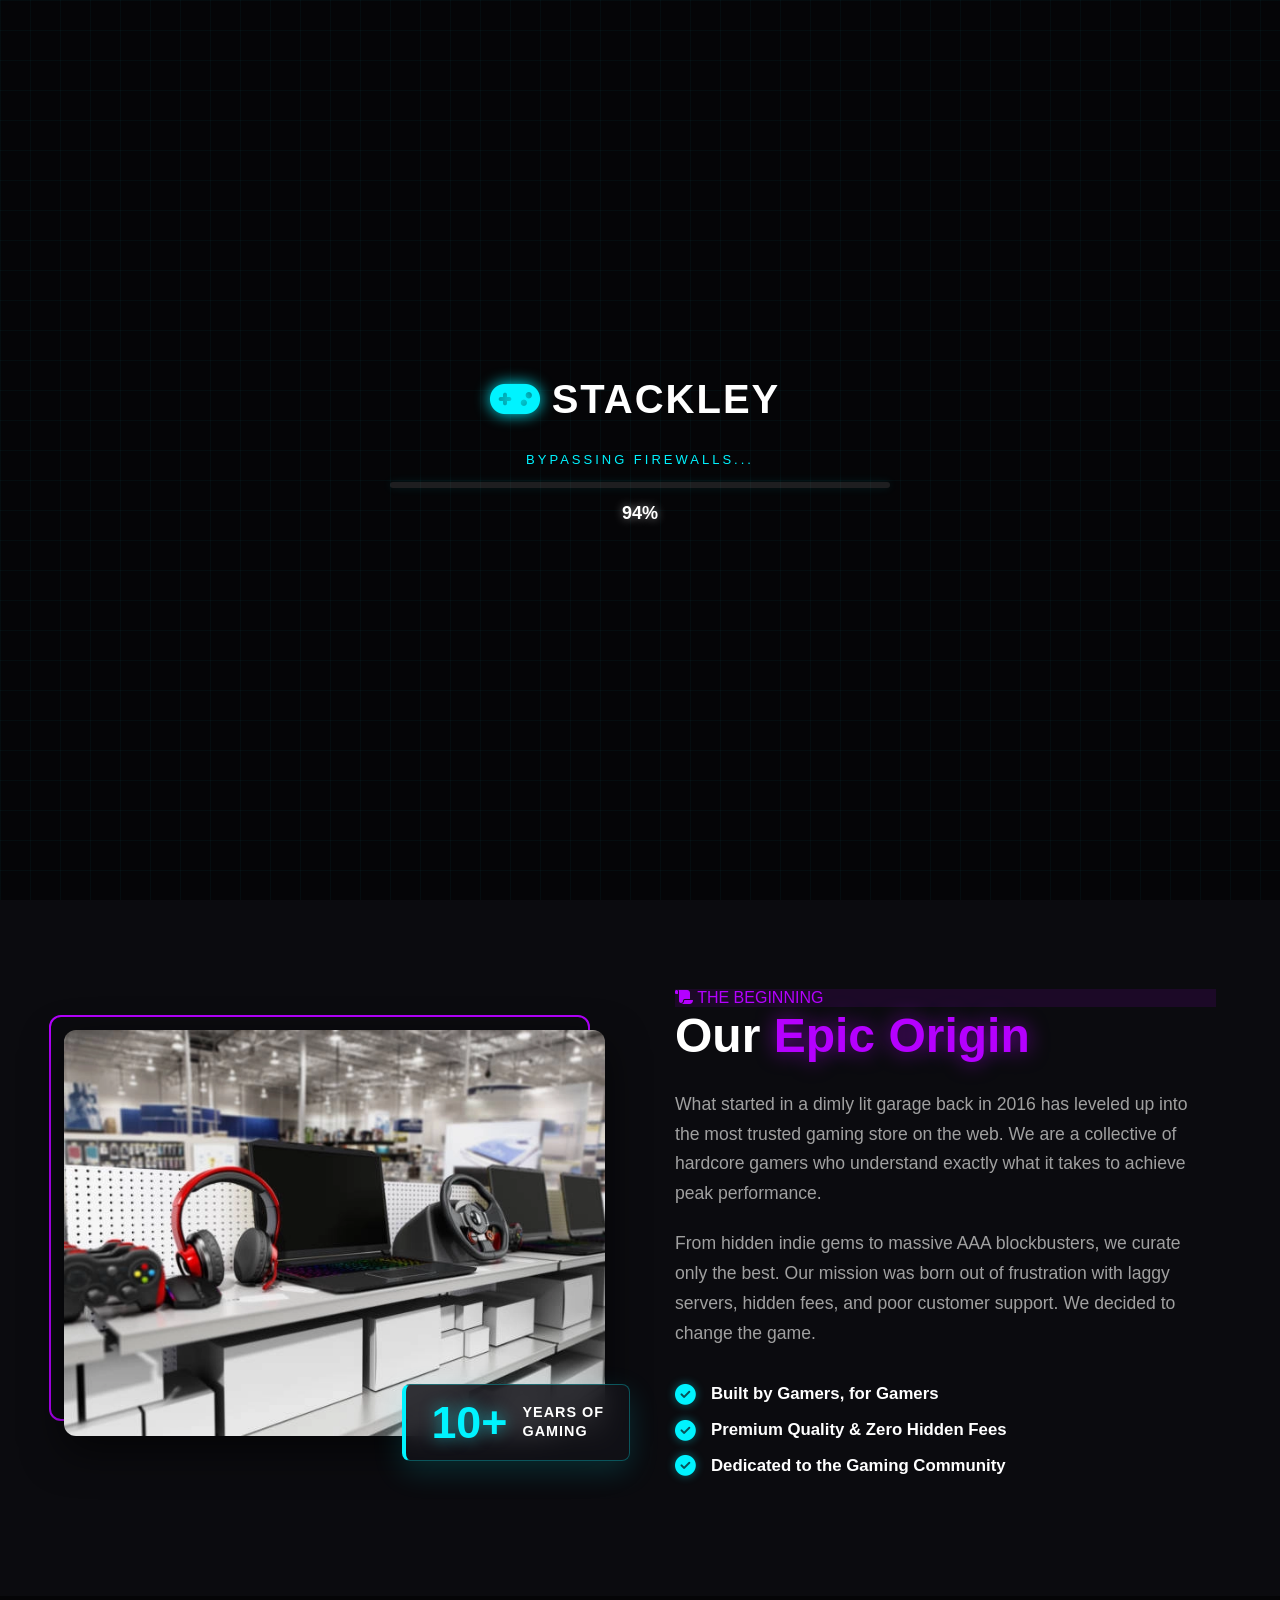
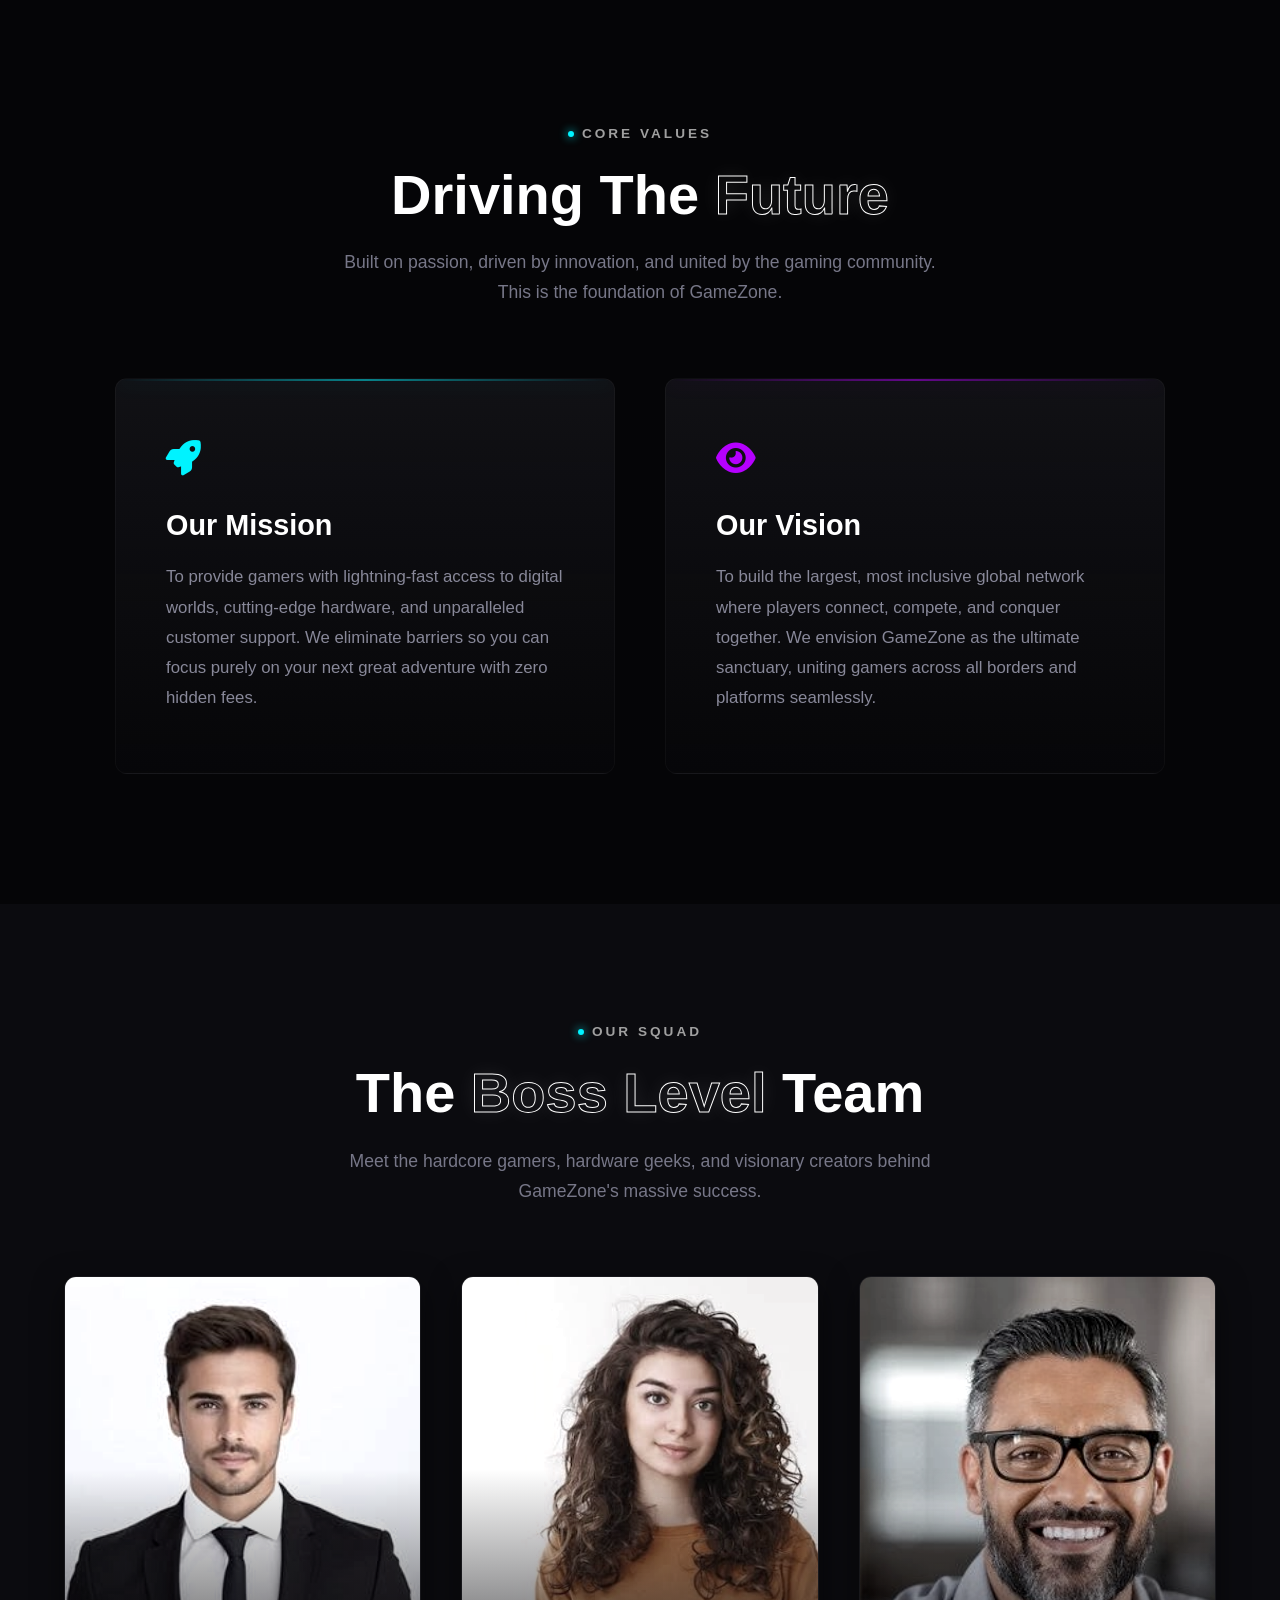
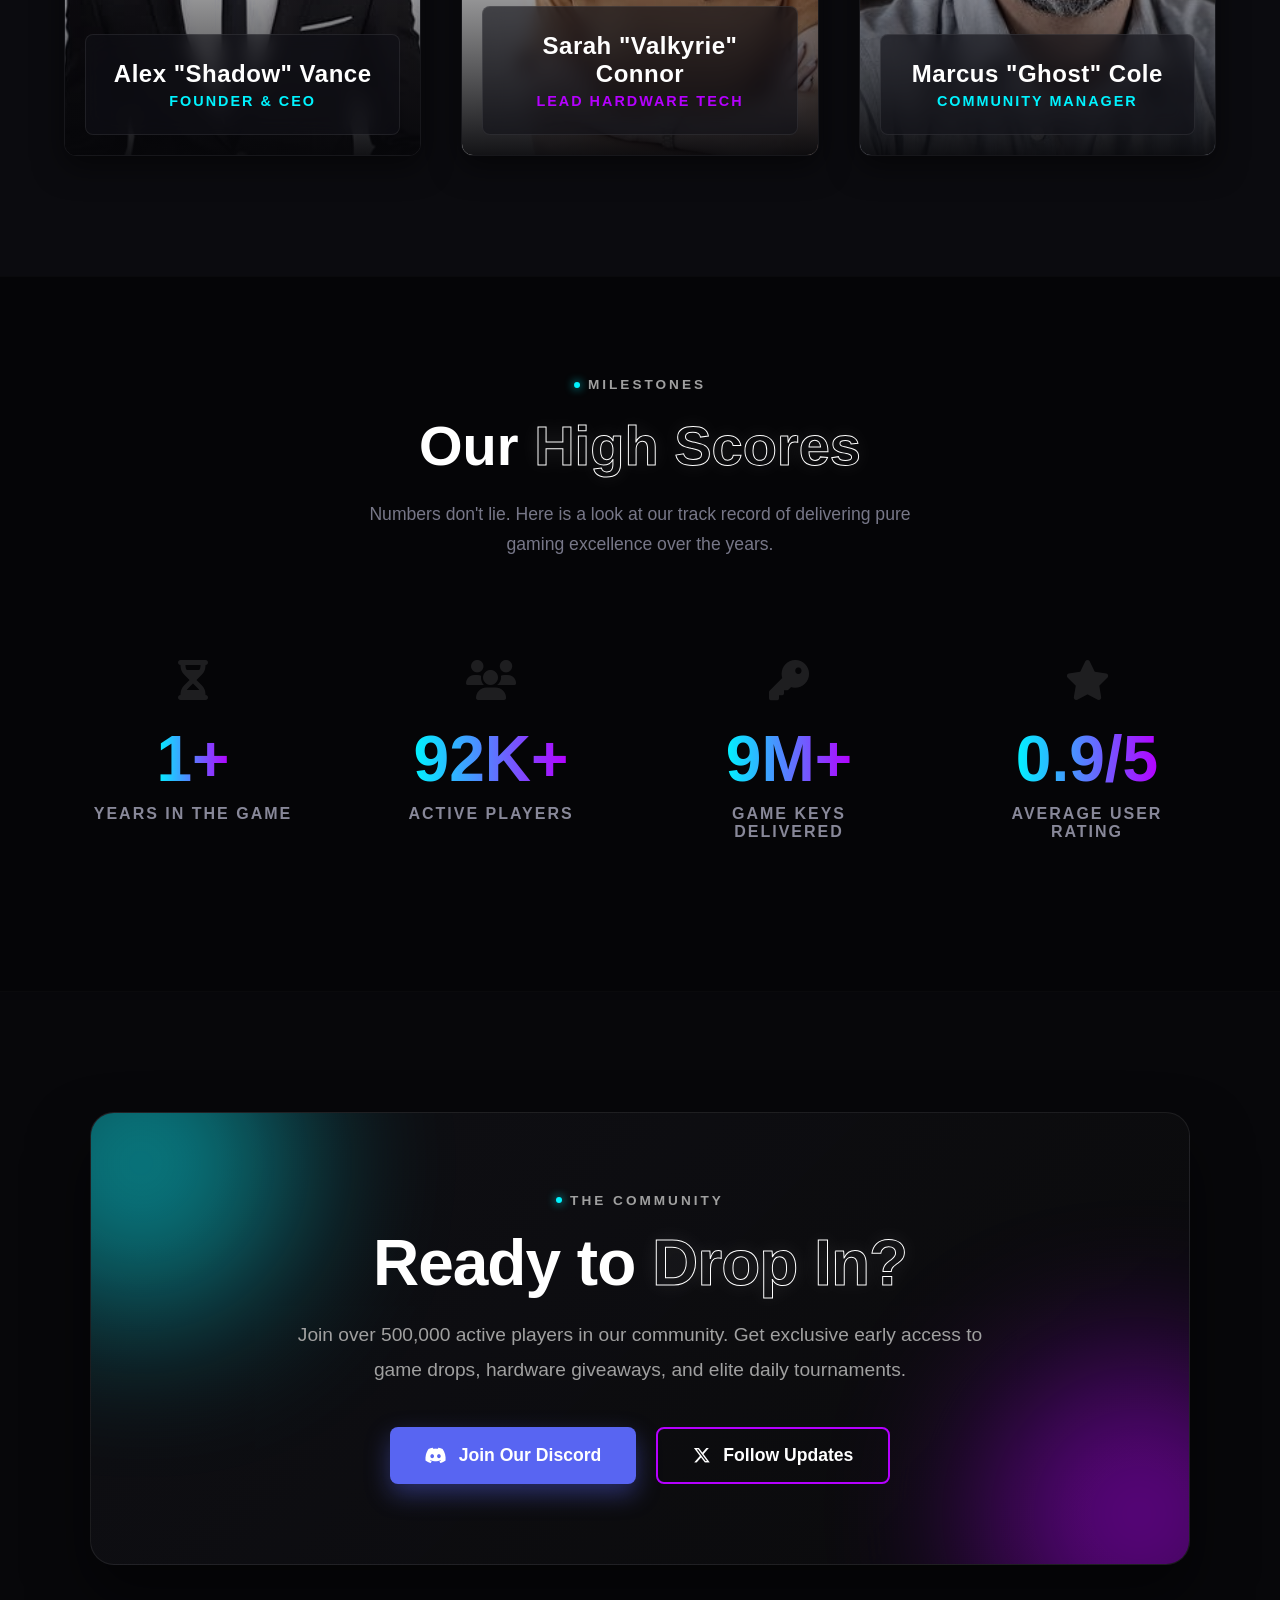
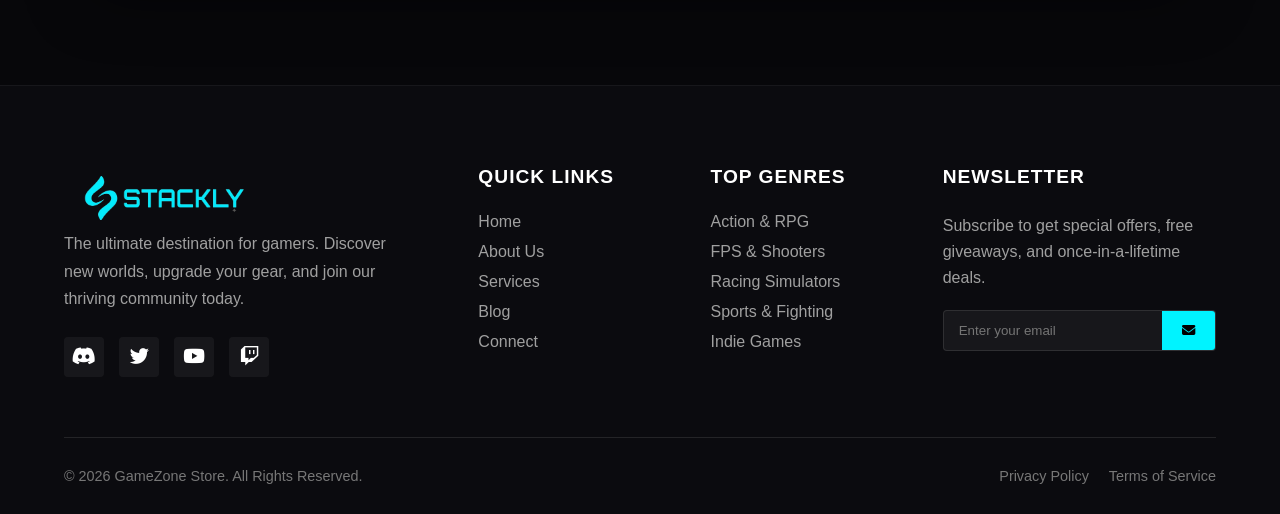
==== about.html @ 9d077d4b "Gaming Store" ====
<!DOCTYPE html>
<html lang="en">

<head>
    <meta charset="UTF-8">
    <meta name="viewport" content="width=device-width, initial-scale=1.0">
    <title>About</title>
    <link rel="stylesheet" href="https://cdnjs.cloudflare.com/ajax/libs/font-awesome/6.4.0/css/all.min.css">
    <link href="https://unpkg.com/aos@2.3.1/dist/aos.css" rel="stylesheet">
    <link rel="stylesheet" href="about.css">
    <link rel="stylesheet" href="gaming.css">
</head>

<body>

    <div id="cyber-loader" class="cyber-loader-overlay">
    <div class="cyber-grid-bg"></div>
    <div class="loader-content">
        
       
        <div class="loader-logo">
            <i class="fa-solid fa-gamepad"></i> STACKLEY<span class="neon-purple-text"></span>
        </div>
        
      
        <div class="loader-status" id="loader-status-text">INITIALIZING NEURAL LINK...</div>
        
  
        <div class="loader-bar-container">
            <div class="loader-bar-fill" id="loader-bar"></div>
        </div>
        
        
        <div class="loader-percentage" id="loader-percentage">0%</div>

    </div>
</div>


    <header id="main-header">

        <a href="index.html" class="logo-container">
            <img src="./asset/logo_aqua.webp" alt="Company Logo" class="logo-img">
        </a>

        <nav>
            <ul class="nav-links" id="nav-links">
                <li><a href="index.html" class="nav-item">Home</a></li>
                <li><a href="about.html" class="nav-item active">About</a></li>
                <li><a href="Service.html" class="nav-item">Services</a></li>
                <li><a href="blog.html" class="nav-item">Blog</a></li>
                <li><a href="contact.html" class="nav-item">Contact</a></li>
                <li><a href="login.html" class="nav-item login-btn"><i class="fa-solid fa-user"></i> Login</a></li>
            </ul>
        </nav>


        <div class="menu-toggle" id="menu-toggle">
            <i class="fa-solid fa-bars"></i>
        </div>
    </header>



    <section class="about-hero-slider" id="hero">


        <div class="slider-container">


            <div class="slide active">
                <div class="slide-bg" style="background-image: url('./asset/g15.webp');"></div>
                <div class="hero-overlay"></div>
                <div class="hero-content">
                    <div class="badge pulse-badge"><i class="fa-solid fa-gamepad"></i> WHO WE ARE</div>
                    <h1 class="hero-title">The Ultimate <br><span class="neon-text">Gaming Hub</span></h1>
                    <p class="hero-subtitle">Empowering gamers worldwide with premium gears, instant keys, and an
                        unbeatable community.</p>
                </div>
            </div>


            <div class="slide">
                <div class="slide-bg" style="background-image: url('./asset/g16.webp');"></div>
                <div class="hero-overlay"></div>
                <div class="hero-content">
                    <div class="badge pulse-badge"><i class="fa-solid fa-microchip"></i> PREMIUM GEARS</div>
                    <h1 class="hero-title">Gear Up For <br><span class="neon-purple">The Battle</span></h1>
                    <p class="hero-subtitle">Upgrade your arsenal with next-gen hardware, custom PC builds, and top-tier
                        accessories.</p>
                </div>
            </div>


            <div class="slide">
                <div class="slide-bg" style="background-image: url('./asset/g17.webp');"></div>
                <div class="hero-overlay"></div>
                <div class="hero-content">
                    <div class="badge pulse-badge"><i class="fa-solid fa-users"></i> JOIN US</div>
                    <h1 class="hero-title">Enter The <br><span class="neon-text">Community</span></h1>
                    <p class="hero-subtitle">Connect with thousands of active players, join tournaments, and rise to the
                        top of the leaderboards.</p>
                </div>
            </div>

        </div>


        <div class="slider-dots">
            <span class="dot active" onclick="changeSlide(0)"></span>
            <span class="dot" onclick="changeSlide(1)"></span>
            <span class="dot" onclick="changeSlide(2)"></span>
        </div>



    </section>



    <section class="about-story-section" id="story">
        <div class="story-container">


            <div class="story-image-wrapper" data-aos="fade-right" data-aos-duration="1000">

                <div class="glow-box"></div>
                <img src="./asset/g1.webp" alt="Gaming Setup Origin" class="story-img">


                <div class="experience-badge">
                    <span class="exp-number">10+</span>
                    <span class="exp-text">Years of<br>Gaming</span>
                </div>
            </div>


            <div class="story-content" data-aos="fade-left" data-aos-duration="1000">
                <div class="badge purple-badge"><i class="fa-solid fa-scroll"></i> THE BEGINNING</div>
                <h2 class="section-title">Our <span class="neon-purple">Epic Origin</span></h2>

                <p class="story-para">
                    What started in a dimly lit garage back in 2016 has leveled up into the most trusted gaming store on
                    the web. We are a collective of hardcore gamers who understand exactly what it takes to achieve peak
                    performance.
                </p>
                <p class="story-para">
                    From hidden indie gems to massive AAA blockbusters, we curate only the best. Our mission was born
                    out of frustration with laggy servers, hidden fees, and poor customer support. We decided to change
                    the game.
                </p>


                <div class="story-highlights">
                    <div class="highlight-item">
                        <i class="fa-solid fa-check-circle"></i> Built by Gamers, for Gamers
                    </div>
                    <div class="highlight-item">
                        <i class="fa-solid fa-check-circle"></i> Premium Quality & Zero Hidden Fees
                    </div>
                    <div class="highlight-item">
                        <i class="fa-solid fa-check-circle"></i> Dedicated to the Gaming Community
                    </div>
                </div>
            </div>

        </div>
    </section>




    <section class="premium-core-values" id="mission-vision">
        <div class="core-container">


            <div class="core-header" data-aos="fade-up" data-aos-duration="1000">
                <div class="core-badge">
                    <span class="dot"></span> Core Values
                </div>
                <h2 class="core-title">Driving The <span class="text-highlight">Future</span></h2>
                <p class="core-subtitle">Built on passion, driven by innovation, and united by the gaming community.
                    This is the foundation of GameZone.</p>
            </div>


            <div class="core-grid">


                <div class="core-card" data-aos="fade-up" data-aos-duration="1000" data-aos-delay="100">
                    <div class="card-top-line cyan-line"></div>
                    <div class="core-icon cyan-text">
                        <i class="fa-solid fa-rocket"></i>
                    </div>
                    <h3 class="core-card-title">Our Mission</h3>
                    <p class="core-card-desc">
                        To provide gamers with lightning-fast access to digital worlds, cutting-edge hardware, and
                        unparalleled customer support. We eliminate barriers so you can focus purely on your next great
                        adventure with zero hidden fees.
                    </p>
                </div>


                <div class="core-card" data-aos="fade-up" data-aos-duration="1000" data-aos-delay="300">
                    <div class="card-top-line purple-line"></div>
                    <div class="core-icon purple-text">
                        <i class="fa-solid fa-eye"></i>
                    </div>
                    <h3 class="core-card-title">Our Vision</h3>
                    <p class="core-card-desc">
                        To build the largest, most inclusive global network where players connect, compete, and conquer
                        together. We envision GameZone as the ultimate sanctuary, uniting gamers across all borders and
                        platforms seamlessly.
                    </p>
                </div>

            </div>
        </div>
    </section>




    <section class="premium-team" id="team">
        <div class="team-container">


            <div class="core-header" data-aos="fade-up" data-aos-duration="1000">
                <div class="core-badge">
                    <span class="dot cyan-dot"></span> OUR SQUAD
                </div>
                <h2 class="core-title">The <span class="text-highlight">Boss Level</span> Team</h2>
                <p class="core-subtitle">Meet the hardcore gamers, hardware geeks, and visionary creators behind
                    GameZone's massive success.</p>
            </div>


            <div class="team-grid">


                <div class="team-profile-card" data-aos="fade-up" data-aos-duration="1000" data-aos-delay="100">
                    <div class="profile-image-wrapper">
                        <img src="./asset/man1.webp" alt="Founder">

                        <div class="profile-overlay"></div>
                    </div>


                    <div class="profile-info">
                        <h3 class="profile-name">Alex "Shadow" Vance</h3>
                        <span class="profile-role cyan-text">Founder & CEO</span>


                        <div class="profile-social">
                            <a href="404.html" class="social-btn cyan-btn"><i class="fa-brands fa-instagram"></i></a>
                            <a href="404.html" class="social-btn cyan-btn"><i class="fa-brands fa-twitter"></i></a>
                            <a href="404.html" class="social-btn cyan-btn"><i class="fa-brands fa-linkedin-in"></i></a>
                        </div>
                    </div>
                </div>


                <div class="team-profile-card" data-aos="fade-up" data-aos-duration="1000" data-aos-delay="200">
                    <div class="profile-image-wrapper">
                        <img src="./asset/woman1.webp" alt="Tech Lead">
                        <div class="profile-overlay"></div>
                    </div>

                    <div class="profile-info">
                        <h3 class="profile-name">Sarah "Valkyrie" Connor</h3>
                        <span class="profile-role purple-text">Lead Hardware Tech</span>

                        <div class="profile-social">
                            <a href="404.html" class="social-btn cyan-btn"><i class="fa-brands fa-instagram"></i></a>
                            <a href="404.html" class="social-btn cyan-btn"><i class="fa-brands fa-twitter"></i></a>
                            <a href="404.html" class="social-btn cyan-btn"><i class="fa-brands fa-linkedin-in"></i></a>
                        </div>
                    </div>
                </div>


                <div class="team-profile-card" data-aos="fade-up" data-aos-duration="1000" data-aos-delay="300">
                    <div class="profile-image-wrapper">
                        <img src="./asset/man2.webp" alt="Community Manager">
                        <div class="profile-overlay"></div>
                    </div>

                    <div class="profile-info">
                        <h3 class="profile-name">Marcus "Ghost" Cole</h3>
                        <span class="profile-role cyan-text">Community Manager</span>

                        <div class="profile-social">
                            <a href="404.html" class="social-btn cyan-btn"><i class="fa-brands fa-instagram"></i></a>
                            <a href="404.html" class="social-btn cyan-btn"><i class="fa-brands fa-twitter"></i></a>
                            <a href="404.html" class="social-btn cyan-btn"><i class="fa-brands fa-linkedin-in"></i></a>
                        </div>
                    </div>
                </div>

            </div>
        </div>
    </section>




    <section class="premium-stats" id="stats">
        <div class="stats-container">


            <div class="core-header" data-aos="fade-up" data-aos-duration="1000">
                <div class="core-badge">
                    <span class="dot cyan-dot"></span> MILESTONES
                </div>
                <h2 class="core-title">Our <span class="text-highlight">High Scores</span></h2>
                <p class="core-subtitle">Numbers don't lie. Here is a look at our track record of delivering pure gaming
                    excellence over the years.</p>
            </div>


            <div class="stats-grid">


                <div class="stat-item" data-aos="zoom-in" data-aos-duration="1000" data-aos-delay="100">
                    <div class="stat-icon"><i class="fa-solid fa-hourglass-half"></i></div>
                    <h3 class="stat-number">
                        <span class="counter" data-target="10">0</span>+
                    </h3>
                    <p class="stat-label">Years in the Game</p>
                </div>


                <div class="stat-item" data-aos="zoom-in" data-aos-duration="1000" data-aos-delay="200">
                    <div class="stat-icon"><i class="fa-solid fa-users"></i></div>
                    <h3 class="stat-number">
                        <span class="counter" data-target="500">0</span>K+
                    </h3>
                    <p class="stat-label">Active Players</p>
                </div>


                <div class="stat-item" data-aos="zoom-in" data-aos-duration="1000" data-aos-delay="300">
                    <div class="stat-icon"><i class="fa-solid fa-key"></i></div>
                    <h3 class="stat-number">
                        <span class="counter" data-target="50">0</span>M+
                    </h3>
                    <p class="stat-label">Game Keys Delivered</p>
                </div>


                <div class="stat-item" data-aos="zoom-in" data-aos-duration="1000" data-aos-delay="400">
                    <div class="stat-icon"><i class="fa-solid fa-star"></i></div>
                    <h3 class="stat-number">
                        <span class="counter" data-target="4.9">0</span>/5
                    </h3>
                    <p class="stat-label">Average User Rating</p>
                </div>

            </div>
        </div>
    </section>



    <section class="premium-cta-section" id="join">
        <div class="cta-container" data-aos="zoom-in-up" data-aos-duration="1200">


            <div class="cta-glass-box">


                <div class="cta-glow cyan-glow-pos"></div>
                <div class="cta-glow purple-glow-pos"></div>


                <div class="cta-content">
                    <div class="core-badge justify-center">
                        <span class="dot purple-dot"></span> THE COMMUNITY
                    </div>

                    <h2 class="cta-title">Ready to <span class="text-highlight">Drop In?</span></h2>

                    <p class="cta-subtitle">
                        Join over 500,000 active players in our community. Get exclusive early access to game drops,
                        hardware giveaways, and elite daily tournaments.
                    </p>


                    <div class="cta-buttons">
                        <a href="404.html" class="btn-discord-glow">
                            <i class="fa-brands fa-discord"></i> Join Our Discord
                        </a>
                        <a href="404.html" class="btn-outline-purple">
                            <i class="fa-brands fa-x-twitter"></i> Follow Updates
                        </a>
                    </div>
                </div>

            </div>

        </div>
    </section>




    <footer class="main-footer">
        <div class="footer-container">


            <div class="footer-top">

                <div class="footer-col brand-col">
                    <a href="index.html" class="logo-container">
                        <img src="./asset/logo_aqua.webp" alt="Company Logo" class="logo-img">
                    </a>
                    <p>The ultimate destination for gamers. Discover new worlds, upgrade your gear, and join our
                        thriving community today.</p>
                    <div class="social-links">
                        <a href="404.html" class="social-icon"><i class="fa-brands fa-discord"></i></a>
                        <a href="404.html" class="social-icon"><i class="fa-brands fa-twitter"></i></a>
                        <a href="404.html" class="social-icon"><i class="fa-brands fa-youtube"></i></a>
                        <a href="404.html" class="social-icon"><i class="fa-brands fa-twitch"></i></a>
                    </div>
                </div>


                <div class="footer-col">
                    <h4>Quick Links</h4>
                    <ul>
                        <li><a href="index.html">Home</a></li>
                        <li><a href="about.html">About Us</a></li>
                        <li><a href="Service.html">Services</a></li>
                        <li><a href="blog.html">Blog</a></li>
                        <li><a href="contact.html">Connect</a></li>
                    </ul>
                </div>


                <div class="footer-col">
                    <h4>Top Genres</h4>
                    <ul>
                        <li><a href="404.html">Action & RPG</a></li>
                        <li><a href="404.html">FPS & Shooters</a></li>
                        <li><a href="404.html">Racing Simulators</a></li>
                        <li><a href="404.html">Sports & Fighting</a></li>
                        <li><a href="404.html">Indie Games</a></li>
                    </ul>
                </div>


                <div class="footer-col newsletter-col">
                    <h4>Newsletter</h4>
                    <p>Subscribe to get special offers, free giveaways, and once-in-a-lifetime deals.</p>
                    <form class="newsletter-form" id="newsletterForm" novalidate>
                        <input type="email" id="newsletterEmail" placeholder="Enter your email">
                        <button type="submit"><i class="fa-solid fa-envelope"></i></button>
                    </form>

                    <div id="newsletterMsg" class="form-msg"></div>
                </div>
            </div>


            <div class="footer-bottom">
                <p>&copy; 2026 GameZone Store. All Rights Reserved.</p>
                <div class="footer-legal">
                    <a href="404.html">Privacy Policy</a>
                    <a href="404.html">Terms of Service</a>
                </div>
            </div>

        </div>
    </footer>








    <script src="https://unpkg.com/aos@2.3.1/dist/aos.js"></script>
    <script src="main.js"></script>

    <script>

        document.addEventListener('DOMContentLoaded', function () {
            AOS.init({
                once: true,
                offset: 100
            });
        });
    </script>

    <script>

        let currentSlide = 0;
        const slides = document.querySelectorAll('.slide');
        const dots = document.querySelectorAll('.dot');
        let slideInterval;


        function changeSlide(index) {

            slides.forEach(slide => slide.classList.remove('active'));
            dots.forEach(dot => dot.classList.remove('active'));


            currentSlide = index;
            slides[currentSlide].classList.add('active');
            dots[currentSlide].classList.add('active');


            resetInterval();
        }


        function nextSlide() {
            let nextIndex = (currentSlide + 1) % slides.length;
            changeSlide(nextIndex);
        }


        function startInterval() {
            slideInterval = setInterval(nextSlide, 5000);
        }

        function resetInterval() {
            clearInterval(slideInterval);
            startInterval();
        }


        if (slides.length > 0) {
            startInterval();
        }




        document.addEventListener("DOMContentLoaded", () => {
            const counters = document.querySelectorAll('.counter');
            let hasCounted = false;


            const formatNumber = (num, isDecimal) => {
                return isDecimal ? num.toFixed(1) : Math.floor(num);
            };


            const runCounters = () => {
                counters.forEach(counter => {
                    const target = parseFloat(counter.getAttribute('data-target'));
                    const isDecimal = target % 1 !== 0; // Check if target has decimal
                    const duration = 2000; // Total animation time (2 seconds)
                    const increment = target / (duration / 16); // 60FPS calculation

                    let current = 0;

                    const updateCounter = () => {
                        current += increment;
                        if (current < target) {
                            counter.innerText = formatNumber(current, isDecimal);
                            requestAnimationFrame(updateCounter);
                        } else {
                            counter.innerText = formatNumber(target, isDecimal);
                        }
                    };

                    updateCounter();
                });
            };


            const statsSection = document.getElementById('stats');
            if (statsSection) {
                const observer = new IntersectionObserver((entries) => {
                    if (entries[0].isIntersecting && !hasCounted) {
                        runCounters();
                        hasCounted = true; // Ensures it only runs once
                    }
                }, { threshold: 0.5 }); // Triggers when 50% of the section is visible

                observer.observe(statsSection);
            }
        });
    </script>
</body>

</html>
---- about.css ----
.about-hero-slider {
    position: relative;
    height: 85vh;  
    overflow: hidden;
    background-color: #07070a;
}

.slider-container {
    width: 100%;
    height: 100%;
    position: relative;
}

 
.slide {
    position: absolute;
    top: 0;
    left: 0;
    width: 100%;
    height: 100%;
    opacity: 0;
    visibility: hidden;
    transition: opacity 1s ease-in-out, visibility 1s ease-in-out;
    display: flex;
    align-items: center;
    justify-content: center;
    text-align: center;
    padding: 0 5%;
}

.slide.active {
    opacity: 1;
    visibility: visible;
    z-index: 2;
}

 
.slide-bg {
    position: absolute;
    top: 0;
    left: 0;
    width: 100%;
    height: 100%;
    background-size: cover;
    background-position: center;
    z-index: 1;
    transform: scale(1.1);  
    transition: transform 6s ease-out;
}

.slide.active .slide-bg {
    transform: scale(1);  
}

 
.hero-overlay {
    position: absolute;
    top: 0;
    left: 0;
    width: 100%;
    height: 100%;
    background: linear-gradient(to bottom, rgba(7, 7, 10, 0.5) 0%, rgba(7, 7, 10, 0.95) 100%);
    z-index: 2;
}

 
.hero-content {
    position: relative;
    z-index: 3;
    max-width: 800px;
}

 
.slide.active .hero-content {
    animation: contentSlideUp 1s cubic-bezier(0.4, 0, 0.2, 1) forwards;
}

@keyframes contentSlideUp {
    0% { opacity: 0; transform: translateY(40px); }
    100% { opacity: 1; transform: translateY(0); }
}

 
.hero-content .badge {
    display: inline-flex;
    align-items: center;
    gap: 10px;
    background: rgba(0, 243, 255, 0.1);
    color: #00f3ff;
    padding: 8px 18px;
    border-radius: 4px;
    border: 1px solid rgba(0, 243, 255, 0.4);
    font-weight: 800;
    margin-bottom: 25px;
    letter-spacing: 2px;
}

.pulse-badge {
    animation: badgePulse 2s infinite;
}

.hero-title {
    font-size: 4.5rem;
    font-weight: 900;
    color: #ffffff;
    line-height: 1.1;
    margin-bottom: 20px;
    text-transform: uppercase;
}

.neon-text {
    color: #00f3ff;
    text-shadow: 0 0 20px rgba(0, 243, 255, 0.6);
}

.neon-purple {
    color: #b500ff;
    text-shadow: 0 0 20px rgba(181, 0, 255, 0.6);
}

.hero-subtitle {
    font-size: 1.25rem;
    color: #a0a0a0;
    line-height: 1.6;
    margin-bottom: 40px;
}

 
.slider-dots {
    position: absolute;
    bottom: 80px;
    left: 50%;
    transform: translateX(-50%);
    z-index: 5;
    display: flex;
    gap: 12px;
}

.dot {
    width: 12px;
    height: 12px;
    border-radius: 50%;
    background-color: rgba(255, 255, 255, 0.3);
    cursor: pointer;
    transition: all 0.3s ease;
    border: 2px solid transparent;
}

.dot:hover {
    background-color: rgba(255, 255, 255, 0.6);
}

.dot.active {
    background-color: #00f3ff;
    box-shadow: 0 0 10px #00f3ff;
    transform: scale(1.3);
}

 
.scroll-indicator {
    position: absolute;
    bottom: 20px;
    left: 50%;
    transform: translateX(-50%);
    z-index: 5;
    color: #00f3ff;
    font-size: 1.8rem;
    opacity: 0.8;
}

.bounce-icon {
    animation: bounceAnim 2s infinite;
}

 
@keyframes badgePulse {
    0% { box-shadow: 0 0 0 0 rgba(0, 243, 255, 0.4); }
    70% { box-shadow: 0 0 0 12px rgba(0, 243, 255, 0); }
    100% { box-shadow: 0 0 0 0 rgba(0, 243, 255, 0); }
}
@keyframes bounceAnim {
    0%, 20%, 50%, 80%, 100% { transform: translateY(0); }
    40% { transform: translateY(-10px); }
    60% { transform: translateY(-5px); }
}

 
@media (max-width: 991px) {
    .hero-title { font-size: 3.5rem; }
}

@media (max-width: 768px) {
    .about-hero-slider { height: 75vh; }
    .hero-title { font-size: 2.8rem; }
    .hero-subtitle { font-size: 1.1rem; }
}

@media (max-width: 576px) {
    .hero-title { font-size: 2.2rem; }
    .hero-subtitle { font-size: 0.95rem; }
    .hero-content .badge { font-size: 0.8rem; padding: 6px 14px; }
    .slider-dots { bottom: 60px; }
}



 

.about-story-section {
    background-color: #0b0b0f;  
    padding: 120px 5%;
    overflow: hidden;  
}

.story-container {
    display: flex;
    align-items: center;
    gap: 70px;
    max-width: 1200px;
    margin: 0 auto;
}

 
.story-image-wrapper {
    flex: 1;
    position: relative;
    border-radius: 12px;
    z-index: 1;
}

 
.glow-box {
    position: absolute;
    top: -15px;
    left: -15px;
    width: 100%;
    height: 100%;
    border: 2px solid #b500ff;
    border-radius: 12px;
    z-index: -1;
    transition: all 0.4s ease;
}

.story-image-wrapper:hover .glow-box {
    transform: translate(15px, 15px);
    box-shadow: 0 0 25px rgba(181, 0, 255, 0.4);
}

.story-img {
    width: 100%;
    height: auto;
    border-radius: 12px;
    display: block;
    box-shadow: 0 15px 40px rgba(0, 0, 0, 0.6);
    position: relative;
    z-index: 2;
    transition: transform 0.5s ease;
}

.story-image-wrapper:hover .story-img {
    transform: scale(1.03);
}

 
.experience-badge {
    position: absolute;
    bottom: -25px;
    right: -25px;
    background: rgba(18, 18, 24, 0.85);
    backdrop-filter: blur(12px);
    -webkit-backdrop-filter: blur(12px);
    border: 1px solid rgba(0, 243, 255, 0.3);
    border-left: 4px solid #00f3ff;
    padding: 15px 25px;
    border-radius: 8px;
    display: flex;
    align-items: center;
    gap: 15px;
    z-index: 3;
    box-shadow: 0 10px 30px rgba(0, 243, 255, 0.15);
    animation: floatBadge 4s ease-in-out infinite;
}

.exp-number {
    font-size: 2.8rem;
    font-weight: 900;
    color: #00f3ff;
    text-shadow: 0 0 15px rgba(0, 243, 255, 0.5);
    line-height: 1;
}

.exp-text {
    color: #ffffff;
    font-weight: 700;
    text-transform: uppercase;
    font-size: 0.9rem;
    line-height: 1.3;
    letter-spacing: 1px;
}

 
@keyframes floatBadge {
    0%, 100% { transform: translateY(0); }
    50% { transform: translateY(-12px); }
}

 
.story-content {
    flex: 1;
}

.purple-badge {
    background: rgba(181, 0, 255, 0.1) !important;
    color: #b500ff !important;
    border-color: rgba(181, 0, 255, 0.4) !important;
}

.section-title {
    font-size: 3rem;
    font-weight: 800;
    color: #ffffff;
    margin-bottom: 25px;
    line-height: 1.2;
}

.story-para {
    color: #a0a0a0;
    font-size: 1.1rem;
    line-height: 1.7;
    margin-bottom: 20px;
}

 
.story-highlights {
    display: flex;
    flex-direction: column;
    gap: 15px;
    margin-top: 35px;
}

.highlight-item {
    display: flex;
    align-items: center;
    gap: 15px;
    color: #ffffff;
    font-weight: 600;
    font-size: 1.05rem;
    transition: transform 0.3s ease;
}

.highlight-item:hover {
    transform: translateX(10px);
}

.highlight-item i {
    color: #00f3ff;
    font-size: 1.3rem;
    text-shadow: 0 0 10px rgba(0, 243, 255, 0.4);
}

 

@media (max-width: 991px) {
    .story-container {
        flex-direction: column;  
        gap: 80px;
    }
    
    .story-image-wrapper {
        width: 90%;
        margin: 0 auto;
    }
    
    .experience-badge {
        bottom: -20px;
        right: 10px;  
    }
}

@media (max-width: 576px) {
    .about-story-section { padding: 80px 5%; }
    .section-title { font-size: 2.4rem; }
    .story-para { font-size: 1rem; }
    
    .experience-badge {
        padding: 10px 15px;
    }
    .exp-number { font-size: 2.2rem; }
}




 

.premium-core-values {
    background-color: #050507;  
    padding: 130px 5%;
}

.core-container {
    max-width: 1050px;  
    margin: 0 auto;
}

 
.core-header {
    text-align: center;
    margin-bottom: 70px;
    display: flex;
    flex-direction: column;
    align-items: center;
}

.core-badge {
    color: #a0a0a0;
    font-size: 0.85rem;
    font-weight: 700;
    text-transform: uppercase;
    letter-spacing: 3px;
    margin-bottom: 20px;
    display: flex;
    align-items: center;
    gap: 8px;
}

.core-badge .dot {
    width: 6px;
    height: 6px;
    background-color: #00f3ff;
    border-radius: 50%;
    box-shadow: 0 0 10px #00f3ff;
}

.core-title {
    font-size: 3.5rem;
    font-weight: 800;
    color: #ffffff;
    margin-bottom: 20px;
    line-height: 1.2;
}

.text-highlight {
    color: transparent;
    -webkit-text-stroke: 1px #ffffff;  
    text-shadow: 0 0 20px rgba(255, 255, 255, 0.1);
}

.core-subtitle {
    color: #777788;
    font-size: 1.1rem;
    line-height: 1.7;
    max-width: 600px;
}

 
.core-grid {
    display: grid;
    grid-template-columns: 1fr 1fr;
    gap: 50px;  
}

.core-card {
    background: linear-gradient(180deg, rgba(20, 20, 25, 0.8) 0%, rgba(10, 10, 12, 0.4) 100%);
    border: 1px solid rgba(255, 255, 255, 0.03);
    border-radius: 12px;
    padding: 60px 50px;  
    position: relative;
    overflow: hidden;
    transition: all 0.5s cubic-bezier(0.4, 0, 0.2, 1);
}

 
.card-top-line {
    position: absolute;
    top: 0;
    left: 0;
    width: 100%;
    height: 2px;
    opacity: 0.5;
    transition: opacity 0.5s ease;
}

.cyan-line {
    background: linear-gradient(90deg, transparent, #00f3ff, transparent);
    box-shadow: 0 2px 20px rgba(0, 243, 255, 0.4);
}

.purple-line {
    background: linear-gradient(90deg, transparent, #b500ff, transparent);
    box-shadow: 0 2px 20px rgba(181, 0, 255, 0.4);
}

 
.core-card:hover {
    transform: translateY(-8px);
    background: linear-gradient(180deg, rgba(25, 25, 30, 0.9) 0%, rgba(10, 10, 12, 0.4) 100%);
    border-color: rgba(255, 255, 255, 0.08);
}

.core-card:hover .card-top-line {
    opacity: 1;  
}

 
.core-icon {
    font-size: 2.2rem;
    margin-bottom: 30px;
    transition: transform 0.4s ease;
}

.cyan-text { color: #00f3ff; }
.purple-text { color: #b500ff; }

.core-card:hover .core-icon {
    transform: scale(1.1);
}

.core-card-title {
    font-size: 1.8rem;
    color: #ffffff;
    font-weight: 700;
    margin-bottom: 20px;
}

.core-card-desc {
    color: #888899;
    font-size: 1.05rem;
    line-height: 1.8;
}

 
@media (max-width: 991px) {
    .core-grid {
        grid-template-columns: 1fr;  
        gap: 40px;
    }
    .core-title {
        font-size: 2.8rem;
    }
}

@media (max-width: 576px) {
    .premium-core-values {
        padding: 100px 5%;
    }
    .core-card {
        padding: 40px 30px;  
    }
    .core-title {
        font-size: 2.2rem;
    }
}




 

.premium-team {
    background-color: #0b0b0f;  
    padding: 120px 5%;
}

.team-container {
    max-width: 1200px;
    margin: 0 auto;
}

.cyan-dot {
    background-color: #00f3ff !important;
    box-shadow: 0 0 10px #00f3ff !important;
}

 
.team-grid {
    display: grid;
    grid-template-columns: repeat(auto-fit, minmax(320px, 1fr));
    gap: 40px;
    margin-top: 50px;
}

 
.team-profile-card {
    position: relative;
    border-radius: 12px;
    overflow: hidden;
    height: 480px;  
    box-shadow: 0 10px 30px rgba(0, 0, 0, 0.5);
    border: 1px solid rgba(255, 255, 255, 0.05);
}

.profile-image-wrapper {
    position: absolute;
    top: 0;
    left: 0;
    width: 100%;
    height: 100%;
    z-index: 1;
}

.profile-image-wrapper img {
    width: 100%;
    height: 100%;
    object-fit: cover;
    filter: grayscale(40%) contrast(1.1);  
    transition: all 0.6s cubic-bezier(0.4, 0, 0.2, 1);
}

.team-profile-card:hover .profile-image-wrapper img {
    filter: grayscale(0%) contrast(1);  
    transform: scale(1.08);  
}

 
.profile-overlay {
    position: absolute;
    bottom: 0;
    left: 0;
    width: 100%;
    height: 60%;
    background: linear-gradient(to top, rgba(7, 7, 10, 0.95) 0%, rgba(7, 7, 10, 0) 100%);
    z-index: 2;
}

 
.profile-info {
    position: absolute;
    bottom: 20px;
    left: 20px;
    right: 20px;
    background: rgba(18, 18, 24, 0.6);
    backdrop-filter: blur(10px);
    -webkit-backdrop-filter: blur(10px);
    border: 1px solid rgba(255, 255, 255, 0.08);
    border-radius: 8px;
    padding: 25px 20px;
    text-align: center;
    z-index: 3;
    transition: transform 0.4s ease, background 0.4s ease;
}

.team-profile-card:hover .profile-info {
    background: rgba(18, 18, 24, 0.85);  
    border-color: rgba(255, 255, 255, 0.15);
}

.profile-name {
    font-size: 1.5rem;
    font-weight: 800;
    color: #ffffff;
    margin-bottom: 5px;
    letter-spacing: 0.5px;
}

.profile-role {
    font-size: 0.9rem;
    font-weight: 700;
    text-transform: uppercase;
    letter-spacing: 2px;
    display: block;
    margin-bottom: 0;
    transition: margin-bottom 0.4s ease;
}

 
.profile-social {
    display: flex;
    justify-content: center;
    gap: 15px;
    height: 0;  
    opacity: 0;
    transform: translateY(15px);
    overflow: hidden;
    transition: all 0.4s cubic-bezier(0.4, 0, 0.2, 1);
}

.team-profile-card:hover .profile-social {
    height: 40px;  
    opacity: 1;
    transform: translateY(0);
    margin-top: 20px;  
}

 
.social-btn {
    width: 40px;
    height: 40px;
    display: flex;
    align-items: center;
    justify-content: center;
    border-radius: 50%;
    color: #ffffff;
    font-size: 1.1rem;
    text-decoration: none;
    background: rgba(255, 255, 255, 0.05);
    transition: all 0.3s ease;
}

.cyan-btn:hover { background: #00f3ff; color: #000; box-shadow: 0 0 15px rgba(0, 243, 255, 0.5); transform: translateY(-3px); }
.purple-btn:hover { background: #b500ff; color: #fff; box-shadow: 0 0 15px rgba(181, 0, 255, 0.5); transform: translateY(-3px); }

 
@media (max-width: 991px) {
    .team-grid {
        grid-template-columns: repeat(auto-fit, minmax(280px, 1fr));
    }
}

@media (max-width: 576px) {
    .team-profile-card {
        height: 420px;  
    }
    .profile-name {
        font-size: 1.3rem;
    }
    .profile-info {
        padding: 20px 15px;
    }
}



 

.premium-stats {
    background-color: #050507;  
    padding: 100px 5% 120px;
    border-top: 1px solid rgba(255, 255, 255, 0.02);
    border-bottom: 1px solid rgba(255, 255, 255, 0.02);
}

.stats-container {
    max-width: 1200px;
    margin: 0 auto;
}

 
.stats-grid {
    display: grid;
    grid-template-columns: repeat(auto-fit, minmax(220px, 1fr));
    gap: 40px;
    margin-top: 60px;
    text-align: center;
}

 
.stat-item {
    padding: 30px 20px;
    background: transparent;
    transition: transform 0.4s ease;
}

.stat-item:hover {
    transform: translateY(-10px);
}

.stat-icon {
    font-size: 2.5rem;
    color: rgba(255, 255, 255, 0.1);
    margin-bottom: 20px;
    transition: color 0.4s ease, text-shadow 0.4s ease;
}

.stat-item:hover .stat-icon {
    color: #00f3ff;
    text-shadow: 0 0 20px rgba(0, 243, 255, 0.5);
}

 
.stat-number {
    font-size: 4rem;
    font-weight: 900;
    margin-bottom: 10px;
    background: linear-gradient(90deg, #00f3ff, #b500ff);
    -webkit-background-clip: text;
    -webkit-text-fill-color: transparent;
    display: inline-block;
    line-height: 1.1;
}

.stat-label {
    color: #888899;
    font-size: 1rem;
    font-weight: 700;
    text-transform: uppercase;
    letter-spacing: 2px;
}

 
@media (max-width: 991px) {
    .stats-grid {
        grid-template-columns: repeat(2, 1fr);  
    }
}

@media (max-width: 576px) {
    .stats-grid {
        grid-template-columns: 1fr;  
        gap: 30px;
    }
    .stat-number {
        font-size: 3.2rem;
    }
}



 

.premium-cta-section {
    background-color: #07070a;
    padding: 120px 5%;
}

.cta-container {
    max-width: 1100px;
    margin: 0 auto;
}

 
.cta-glass-box {
    position: relative;
    background: linear-gradient(135deg, rgba(20, 20, 25, 0.7) 0%, rgba(10, 10, 12, 0.9) 100%);
    border: 1px solid rgba(255, 255, 255, 0.08);
    border-radius: 24px;
    padding: 80px 40px;
    text-align: center;
    overflow: hidden;
    box-shadow: 0 30px 60px rgba(0, 0, 0, 0.5);
}

 
.cta-glow {
    position: absolute;
    width: 300px;
    height: 300px;
    border-radius: 50%;
    filter: blur(80px);
    z-index: 1;
    opacity: 0.5;
    animation: driftGlow 8s infinite alternate ease-in-out;
}

.cyan-glow-pos {
    background: #00f3ff;
    top: -100px;
    left: -100px;
}

.purple-glow-pos {
    background: #b500ff;
    bottom: -100px;
    right: -100px;
    animation-delay: -4s;  
}

@keyframes driftGlow {
    0% { transform: translate(0, 0) scale(1); }
    100% { transform: translate(50px, 50px) scale(1.2); }
}

 
.cta-content {
    position: relative;
    z-index: 2;  
}

.justify-center {
    justify-content: center;
}

.cta-title {
    font-size: 4rem;
    font-weight: 900;
    color: #ffffff;
    margin-bottom: 20px;
    line-height: 1.1;
    letter-spacing: -1px;
}

.cta-subtitle {
    color: #a0a0a0;
    font-size: 1.2rem;
    line-height: 1.8;
    max-width: 700px;
    margin: 0 auto 40px auto;
}

 
.cta-buttons {
    display: flex;
    justify-content: center;
    gap: 20px;
}

 
.btn-discord-glow {
    background: #5865F2;  
    color: #ffffff;
    padding: 16px 35px;
    font-size: 1.1rem;
    font-weight: 800;
    text-decoration: none;
    border-radius: 8px;
    display: inline-flex;
    align-items: center;
    gap: 12px;
    transition: all 0.3s ease;
    box-shadow: 0 10px 25px rgba(88, 101, 242, 0.4);
}

.btn-discord-glow:hover {
    background: #4752C4;
    transform: translateY(-5px);
    box-shadow: 0 15px 35px rgba(88, 101, 242, 0.6);
}

 
.btn-outline-purple {
    background: transparent;
    color: #ffffff;
    border: 2px solid #b500ff;
    padding: 16px 35px;
    font-size: 1.1rem;
    font-weight: 800;
    text-decoration: none;
    border-radius: 8px;
    display: inline-flex;
    align-items: center;
    gap: 12px;
    transition: all 0.3s ease;
}

.btn-outline-purple:hover {
    background: rgba(181, 0, 255, 0.1);
    color: #ffffff;
    transform: translateY(-5px);
    box-shadow: 0 10px 25px rgba(181, 0, 255, 0.2);
}

 
@media (max-width: 991px) {
    .cta-title { font-size: 3.2rem; }
    .cta-glass-box { padding: 60px 30px; }
}

@media (max-width: 576px) {
    .cta-title { font-size: 2.5rem; }
    .cta-subtitle { font-size: 1rem; }
    
    .cta-buttons {
        flex-direction: column;  
        gap: 15px;
    }
    
    .btn-discord-glow, .btn-outline-purple {
        width: 100%;
        justify-content: center;
    }
    
    .cta-glass-box { padding: 50px 20px; }
}
---- gaming.css ----
* {
     margin: 0;
     padding: 0;
     box-sizing: border-box;
     font-family: 'Segoe UI', Tahoma, Geneva, Verdana, sans-serif;
 }

 body {
     background-color: #0f0f11;
 }


 header {
     position: sticky;
     top: 0;
     z-index: 1000;
     background-color: #1a1a2e;
     padding: 20px 50px;
     display: flex;
     justify-content: space-between;
     align-items: center;
     box-shadow: 0 4px 10px rgba(0, 0, 0, 0.5);
     transition: padding 0.3s ease, background-color 0.3s ease;
 }


 header.scrolled {
     padding: 10px 50px;
     background-color: rgba(26, 26, 46, 0.95);
 }

 .logo-container {
     display: flex;
     align-items: center;
     justify-content: flex-start;
     padding: 10px 20px;
 }


 .logo-img {
     width: 160px;
     transition: transform 0.3s ease;
 }


 .logo-img:hover {
     transform: scale(1.05);
     cursor: pointer;
 }


 .nav-links {
     display: flex;
     list-style: none;
     gap: 30px;
 }

 .nav-links li a {
     text-decoration: none;
     color: #b3b3b3;
     font-size: 16px;
     font-weight: 600;
     transition: color 0.3s ease;
     text-transform: uppercase;
 }

 .nav-links li a:hover {
     color: #00f3ff;
 }


 .nav-links li a.active {
     color: #00f3ff;
     border-bottom: 2px solid #00f3ff;
     padding-bottom: 5px;
 }

 .login-btn i {
     margin-right: 5px;
 }


 .menu-toggle {
     display: none;
     font-size: 28px;
     color: #00f3ff;
     cursor: pointer;
 }


 @media (max-width: 768px) {
     header {
         padding: 15px 20px;
     }

     header.scrolled {
         padding: 10px 20px;
     }

     .menu-toggle {
         display: block;
     }

     .nav-links {
         position: absolute;
         top: 100%;
         left: -100%;
         width: 100%;
         background-color: #1a1a2e;
         flex-direction: column;
         align-items: center;
         padding: 30px 0;
         gap: 25px;
         transition: left 0.4s ease;
         box-shadow: 0 10px 10px rgba(0, 0, 0, 0.5);
     }

     .nav-links.mobile-active {
         left: 0;
     }
 }





 .contact-section {
     background-color: #07070a;
     padding: 100px 5%;
     position: relative;
 }

 .contact-container {
     max-width: 1200px;
     margin: 0 auto;
 }

 .contact-wrapper {
     display: grid;
     grid-template-columns: 1fr 1.5fr;
     gap: 50px;
     margin-top: 50px;
 }


 .contact-info {
     display: flex;
     flex-direction: column;
     gap: 30px;
 }

 .info-box {
     display: flex;
     align-items: flex-start;
     gap: 20px;
     padding: 25px;
     background: rgba(255, 255, 255, 0.02);
     border: 1px solid rgba(255, 255, 255, 0.05);
     border-radius: 8px;
     transition: all 0.3s ease;
 }

 .info-box:hover {
     background: rgba(0, 243, 255, 0.05);
     border-color: rgba(0, 243, 255, 0.3);
     transform: translateX(10px);
 }

 .info-icon {
     font-size: 1.8rem;
     color: #00f3ff;
     background: rgba(0, 243, 255, 0.1);
     width: 50px;
     height: 50px;
     display: flex;
     align-items: center;
     justify-content: center;
     border-radius: 50%;
     flex-shrink: 0;
 }

 .info-text h4 {
     font-size: 1.2rem;
     color: #ffffff;
     margin-bottom: 8px;
 }

 .info-text p {
     color: #a0a0a0;
     line-height: 1.5;
     font-size: 0.95rem;
 }


 .contact-form-container {
     background: rgba(18, 18, 24, 0.6);
     backdrop-filter: blur(15px);
     -webkit-backdrop-filter: blur(15px);
     border: 1px solid rgba(255, 255, 255, 0.08);
     padding: 40px;
     border-radius: 12px;
     box-shadow: 0 20px 40px rgba(0, 0, 0, 0.3);
 }

 .contact-form {
     display: flex;
     flex-direction: column;
     gap: 20px;
 }

 .input-group {
     display: flex;
     gap: 20px;
 }

 .contact-form input,
 .contact-form textarea {
     width: 100%;
     padding: 16px 20px;
     background: rgba(255, 255, 255, 0.03);
     border: 1px solid rgba(255, 255, 255, 0.1);
     border-radius: 6px;
     color: #ffffff;
     font-size: 1rem;
     font-family: inherit;
     transition: all 0.3s ease;
     outline: none;
 }


 .contact-form input:focus,
 .contact-form textarea:focus {
     border-color: #00f3ff;
     background: rgba(0, 243, 255, 0.03);
     box-shadow: 0 0 15px rgba(0, 243, 255, 0.2);
 }

 .full-width {
     width: 100%;
 }

 .contact-form textarea {
     resize: vertical;
 }

 .btn-submit {
     align-self: flex-start;
     padding: 16px 35px;
 }



 .main-footer {
     background-color: #0b0b0f;
     border-top: 1px solid rgba(255, 255, 255, 0.05);
     padding: 80px 5% 30px;
     position: relative;
     overflow: hidden;
 }

 .footer-container {
     max-width: 1200px;
     margin: 0 auto;
 }


 .footer-top {
     display: grid;
     grid-template-columns: 2fr 1fr 1fr 1.5fr;
     gap: 50px;
     margin-bottom: 60px;
 }

 .footer-col h4 {
     font-size: 1.2rem;
     color: #ffffff;
     margin-bottom: 25px;
     font-weight: 700;
     text-transform: uppercase;
     letter-spacing: 1px;
 }


 .footer-logo {
     font-size: 2rem;
     font-weight: 900;
     color: #00f3ff;
     text-transform: uppercase;
     letter-spacing: 2px;
     margin-bottom: 20px;
 }

 .footer-logo span {
     color: #ffffff;
 }

 .brand-col p {
     color: #a0a0a0;
     line-height: 1.7;
     margin-bottom: 25px;
     max-width: 350px;
 }


 .social-links {
     display: flex;
     gap: 15px;
 }

 .social-icon {
     width: 40px;
     height: 40px;
     display: flex;
     align-items: center;
     justify-content: center;
     background: rgba(255, 255, 255, 0.05);
     color: #ffffff;
     border-radius: 4px;
     font-size: 1.2rem;
     text-decoration: none;
     transition: all 0.3s ease;
 }

 .social-icon:hover {
     background: #b500ff;
     color: #ffffff;
     transform: translateY(-5px);
     box-shadow: 0 5px 15px rgba(181, 0, 255, 0.4);
 }


 .footer-col ul {
     list-style: none;
     padding: 0;
 }

 .footer-col ul li {
     margin-bottom: 12px;
 }

 .footer-col ul li a {
     color: #a0a0a0;
     text-decoration: none;
     transition: all 0.3s ease;
 }

 .footer-col ul li a:hover {
     color: #00f3ff;
     padding-left: 5px;
 }





 .main-footer {
     background-color: #0b0b0f;
     border-top: 1px solid rgba(255, 255, 255, 0.05);
     padding: 80px 5% 30px;
     position: relative;
     overflow: hidden;
 }

 .footer-container {
     max-width: 1200px;
     margin: 0 auto;
 }


 .footer-top {
     display: grid;
     grid-template-columns: 2fr 1fr 1fr 1.5fr;
     gap: 50px;
     margin-bottom: 60px;
 }

 .footer-col h4 {
     font-size: 1.2rem;
     color: #ffffff;
     margin-bottom: 25px;
     font-weight: 700;
     text-transform: uppercase;
     letter-spacing: 1px;
 }


 .footer-logo {
     font-size: 2rem;
     font-weight: 900;
     color: #00f3ff;
     text-transform: uppercase;
     letter-spacing: 2px;
     margin-bottom: 20px;
 }

 .footer-logo span {
     color: #ffffff;
 }

 .brand-col p {
     color: #a0a0a0;
     line-height: 1.7;
     margin-bottom: 25px;
     max-width: 350px;
 }


 .social-links {
     display: flex;
     gap: 15px;
 }

 .social-icon {
     width: 40px;
     height: 40px;
     display: flex;
     align-items: center;
     justify-content: center;
     background: rgba(255, 255, 255, 0.05);
     color: #ffffff;
     border-radius: 4px;
     font-size: 1.2rem;
     text-decoration: none;
     transition: all 0.3s ease;
 }

 .social-icon:hover {
     background: #b500ff;
     color: #ffffff;
     transform: translateY(-5px);
     box-shadow: 0 5px 15px rgba(181, 0, 255, 0.4);
 }


 .footer-col ul {
     list-style: none;
     padding: 0;
 }

 .footer-col ul li {
     margin-bottom: 12px;
 }

 .footer-col ul li a {
     color: #a0a0a0;
     text-decoration: none;
     transition: all 0.3s ease;
 }

 .footer-col ul li a:hover {
     color: #00f3ff;
     padding-left: 5px;
 }


 .newsletter-col p {
     color: #a0a0a0;
     line-height: 1.6;
     margin-bottom: 20px;
 }

 .newsletter-form {
     display: flex;
     background: rgba(255, 255, 255, 0.05);
     border: 1px solid rgba(255, 255, 255, 0.1);
     border-radius: 4px;
     overflow: hidden;
 }

 .newsletter-form input {
     flex: 1;
     background: transparent;
     border: none;
     padding: 12px 15px;
     color: #ffffff;
     outline: none;
 }

 .newsletter-form button {
     background: #00f3ff;
     border: none;
     color: #000;
     padding: 0 20px;
     cursor: pointer;
     transition: all 0.3s ease;
 }

 .newsletter-form button:hover {
     background: #b500ff;
     color: #fff;
 }


 .footer-bottom {
     display: flex;
     align-items: center;
     justify-content: space-between;
     border-top: 1px solid rgba(255, 255, 255, 0.1);
     padding-top: 30px;
     color: #777777;
     font-size: 0.9rem;
 }

 .footer-legal {
     display: flex;
     gap: 20px;
 }

 .footer-legal a {
     color: #777777;
     text-decoration: none;
     transition: color 0.3s ease;
 }

 .footer-legal a:hover {
     color: #ffffff;
 }



 @media (max-width: 991px) {
     .contact-wrapper {
         grid-template-columns: 1fr;
     }

     .footer-top {
         grid-template-columns: 1fr 1fr;
         gap: 40px;
     }
 }

 @media (max-width: 576px) {
     .input-group {
         flex-direction: column;
         gap: 20px;
     }

     .contact-form-container {
         padding: 30px 20px;
     }

     .footer-top {
         grid-template-columns: 1fr;
     }

     .footer-bottom {
         flex-direction: column;
         text-align: center;
         gap: 15px;
     }
 }


 .footer-bottom {
     display: flex;
     align-items: center;
     justify-content: space-between;
     border-top: 1px solid rgba(255, 255, 255, 0.1);
     padding-top: 30px;
     color: #777777;
     font-size: 0.9rem;
 }

 .footer-legal {
     display: flex;
     gap: 20px;
 }

 .footer-legal a {
     color: #777777;
     text-decoration: none;
     transition: color 0.3s ease;
 }

 .footer-legal a:hover {
     color: #ffffff;
 }


 .form-msg {
     font-size: 0.85rem;
     margin-top: 10px;
     font-weight: 600;
     display: none;
     transition: all 0.3s ease;
 }

 .msg-success {
     color: #00f3ff;
     display: block;
 }

 .msg-error {
     color: #ff2a2a;
     display: block;
 }

 @media (max-width: 991px) {
     .contact-wrapper {
         grid-template-columns: 1fr;
     }

     .footer-top {
         grid-template-columns: 1fr 1fr;
         gap: 40px;
     }
 }

 @media (max-width: 576px) {
     .input-group {
         flex-direction: column;
         gap: 20px;
     }

     .contact-form-container {
         padding: 30px 20px;
     }

     .footer-top {
         grid-template-columns: 1fr;
     }

     .footer-bottom {
         flex-direction: column;
         text-align: center;
         gap: 15px;
     }
 }






 .cyber-loader-overlay {
     position: fixed !important;
     top: 0 !important;
     left: 0 !important;
     width: 100% !important;
     height: 100vh !important;
     background-color: #050507 !important;
     z-index: 999999 !important;
     display: flex !important;
     justify-content: center !important;
     align-items: center !important;
     transition: opacity 0.6s ease-out, visibility 0.6s ease-out !important;
     overflow: hidden !important;
 }


 .cyber-grid-bg {
     position: absolute;
     top: 0;
     left: 0;
     width: 100%;
     height: 100%;
     background-image:
         linear-gradient(rgba(0, 243, 255, 0.03) 1px, transparent 1px),
         linear-gradient(90deg, rgba(0, 243, 255, 0.03) 1px, transparent 1px);
     background-size: 30px 30px;
     z-index: 0;
 }

 .loader-content {
     position: relative;
     z-index: 1;
     display: flex;
     flex-direction: column;
     align-items: center;
     width: 90%;
     max-width: 500px;
 }


 .loader-logo {
     font-family: 'Orbitron', sans-serif !important;
     font-size: 40px !important;
     font-weight: 900 !important;
     color: #ffffff !important;
     margin-bottom: 30px !important;
     letter-spacing: 2px !important;
     display: flex;
     align-items: center;
     gap: 10px;
     animation: pulseLogo 2s infinite alternate !important;
 }

 .loader-logo i {
     color: #00f3ff !important;
     text-shadow: 0 0 15px #00f3ff !important;
 }

 .neon-purple-text {
     color: #b500ff !important;
     text-shadow: 0 0 15px #b500ff !important;
 }

 @keyframes pulseLogo {
     0% {
         transform: scale(1);
         opacity: 0.8;
     }

     100% {
         transform: scale(1.05);
         opacity: 1;
         text-shadow: 0 0 20px rgba(0, 243, 255, 0.5);
     }
 }


 .loader-status {
     font-family: 'Orbitron', sans-serif !important;
     font-size: 13px !important;
     color: #00f3ff !important;
     letter-spacing: 3px !important;
     margin-bottom: 15px !important;
     text-transform: uppercase !important;
     animation: glitchTextLoader 0.3s infinite !important;
 }

 @keyframes glitchTextLoader {
     0% {
         opacity: 1;
     }

     50% {
         opacity: 0.8;
     }

     100% {
         opacity: 1;
     }
 }


 .loader-bar-container {
     width: 100% !important;
     height: 6px !important;
     background: rgba(255, 255, 255, 0.1) !important;
     border-radius: 10px !important;
     overflow: hidden !important;
     position: relative !important;
     box-shadow: 0 0 10px rgba(0, 243, 255, 0.1) !important;
 }

 .loader-bar-fill {
     height: 100% !important;
     width: 0% !important;
     /* Starts at 0, JS will increase this */
     background: linear-gradient(90deg, #b500ff, #00f3ff) !important;
     border-radius: 10px !important;
     box-shadow: 0 0 15px #00f3ff, 0 0 30px #b500ff !important;
     transition: width 0.1s linear !important;
 }


 .loader-percentage {
     font-family: 'Orbitron', sans-serif !important;
     font-size: 18px !important;
     color: #ffffff !important;
     margin-top: 15px !important;
     font-weight: 700 !important;
     text-shadow: 0 0 10px rgba(255, 255, 255, 0.5) !important;
 }

 @media (max-width: 576px) {
     .loader-logo {
         font-size: 30px !important;
     }

     .loader-status {
         font-size: 11px !important;
         text-align: center;
         line-height: 1.5;
     }
 }


 a {
     text-decoration: none;
 }
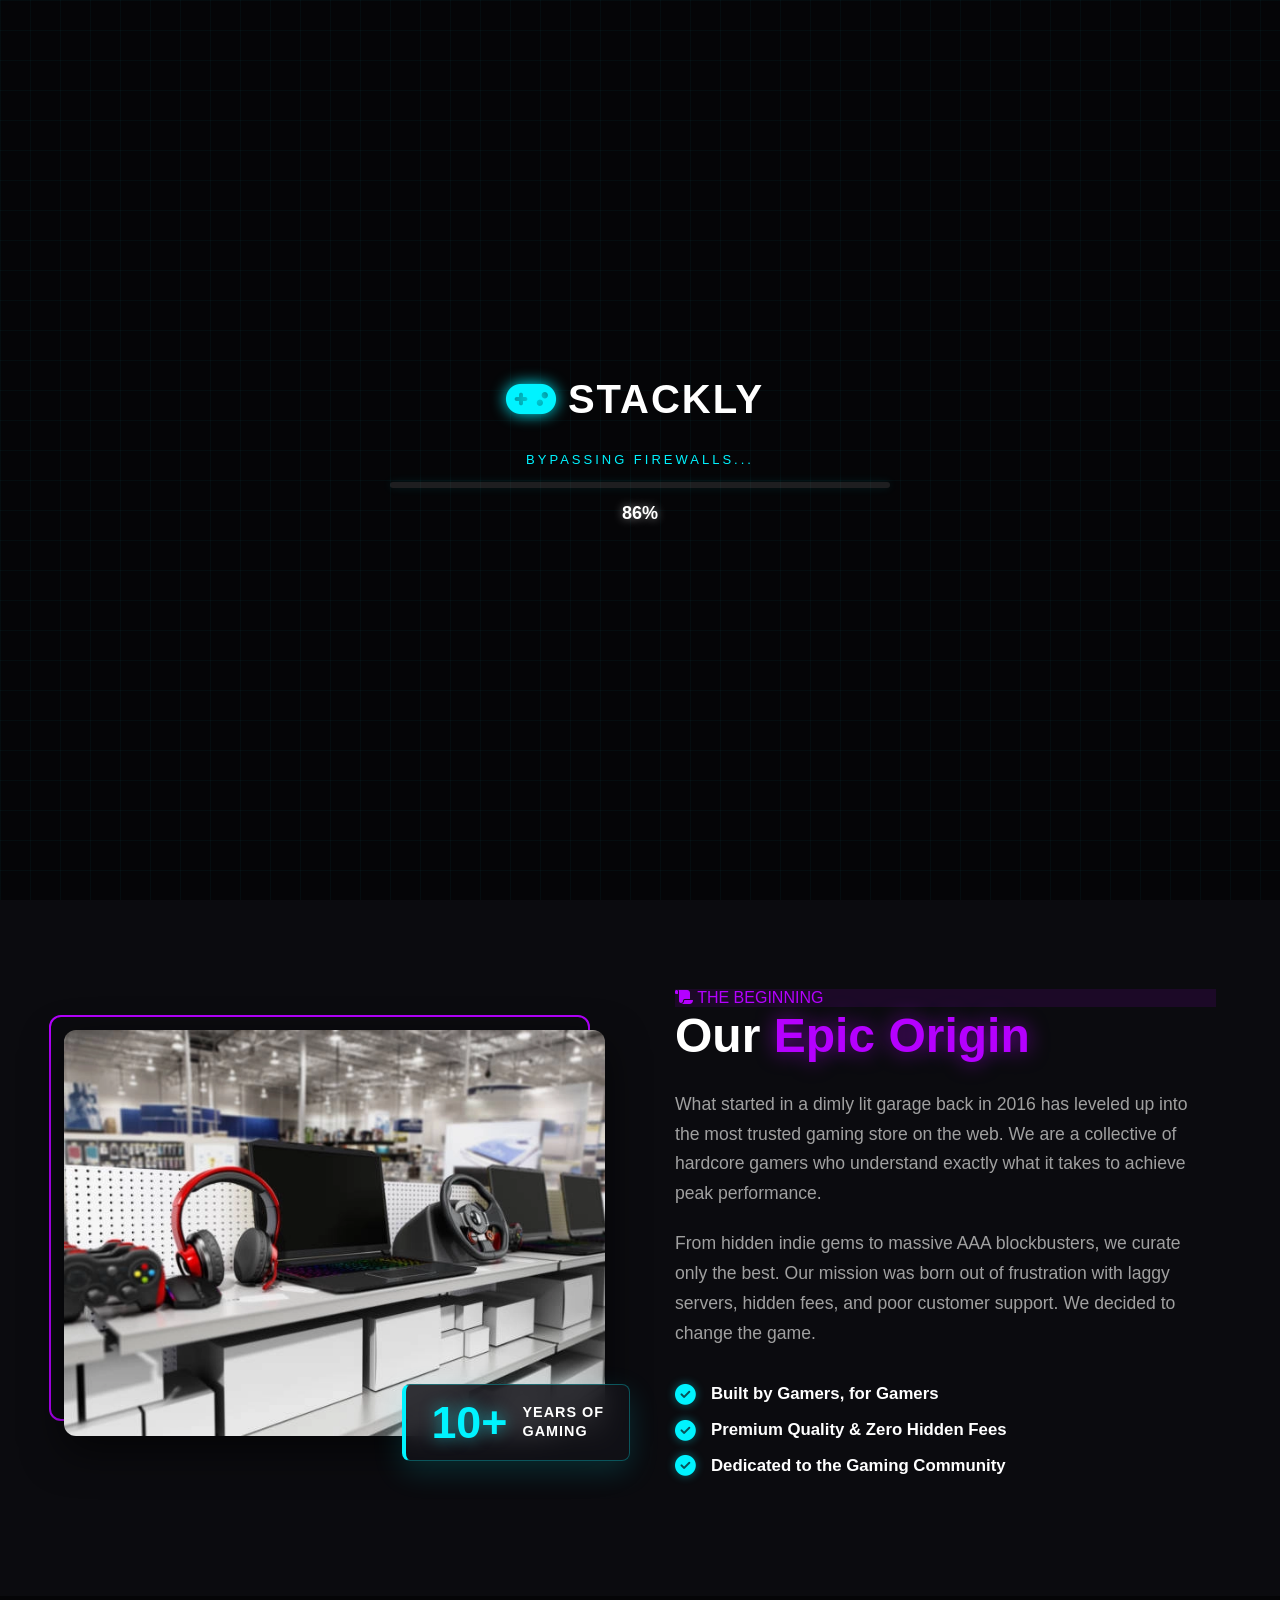
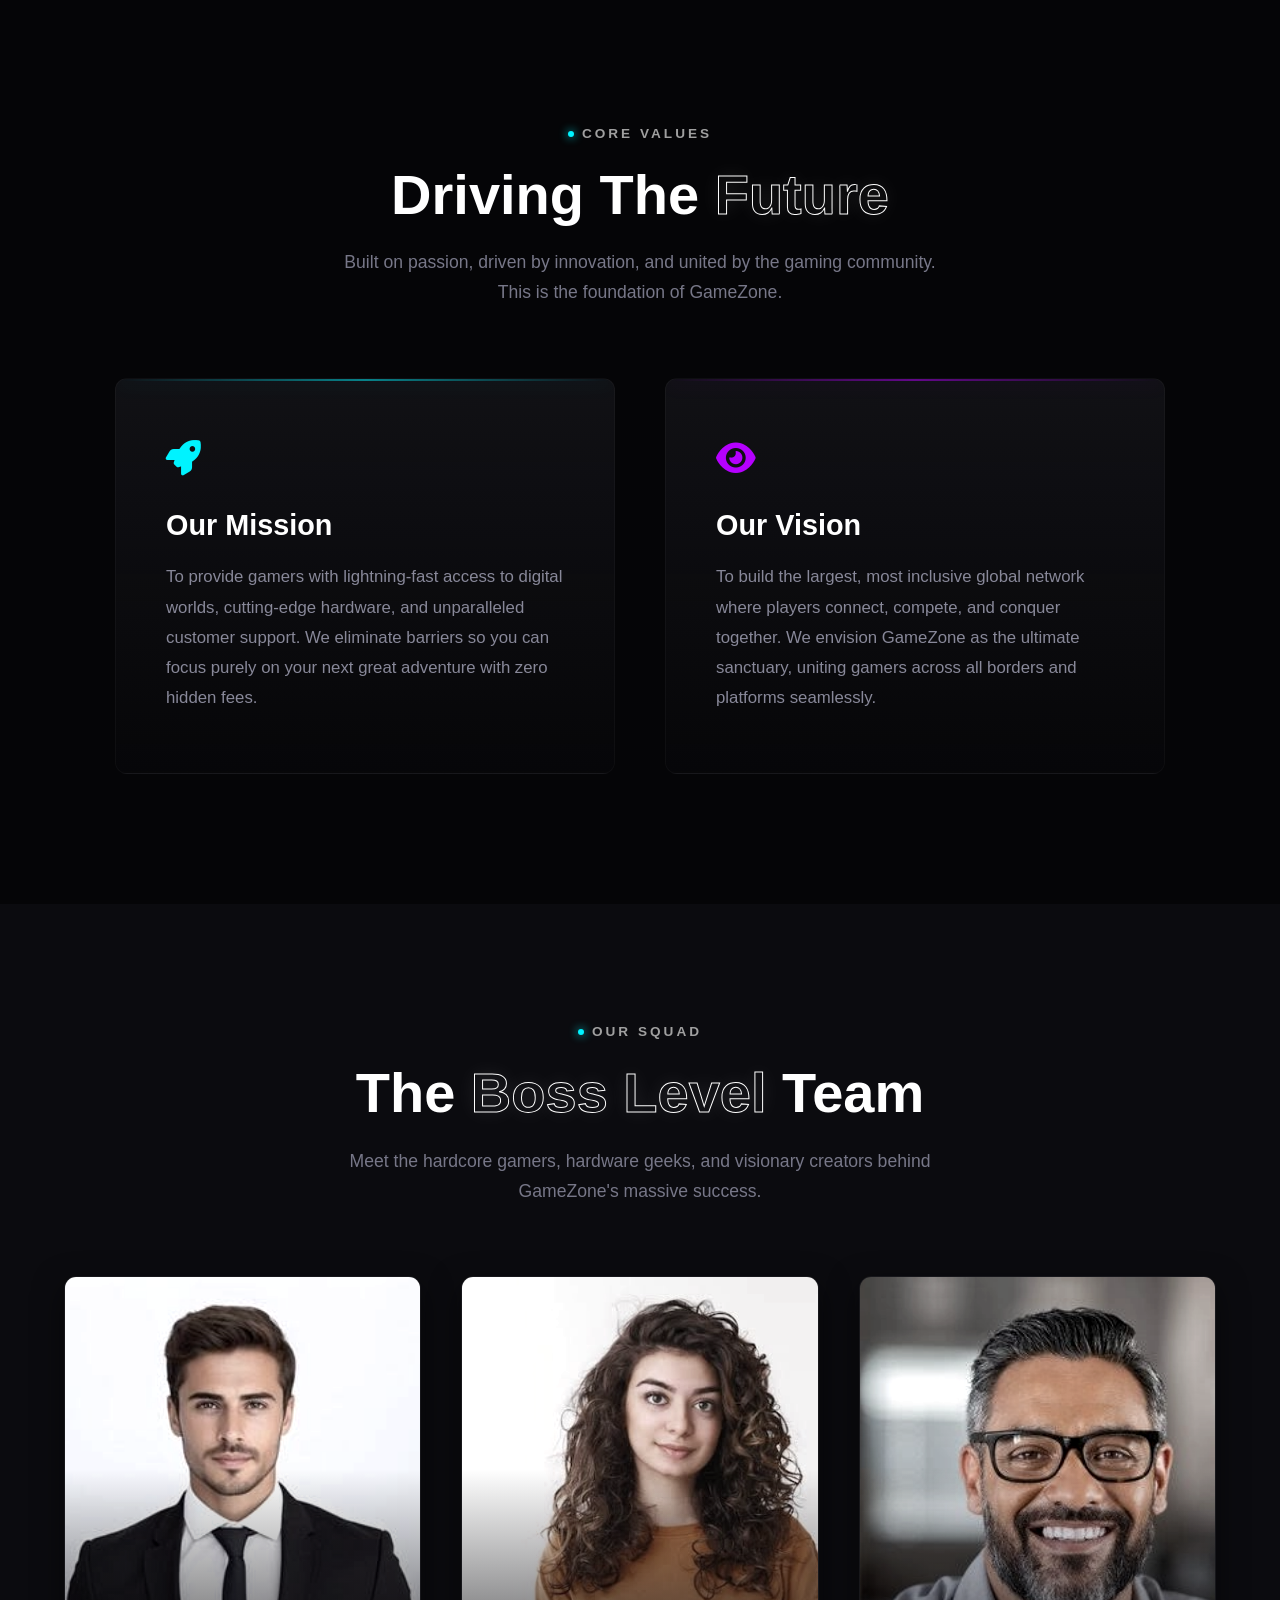
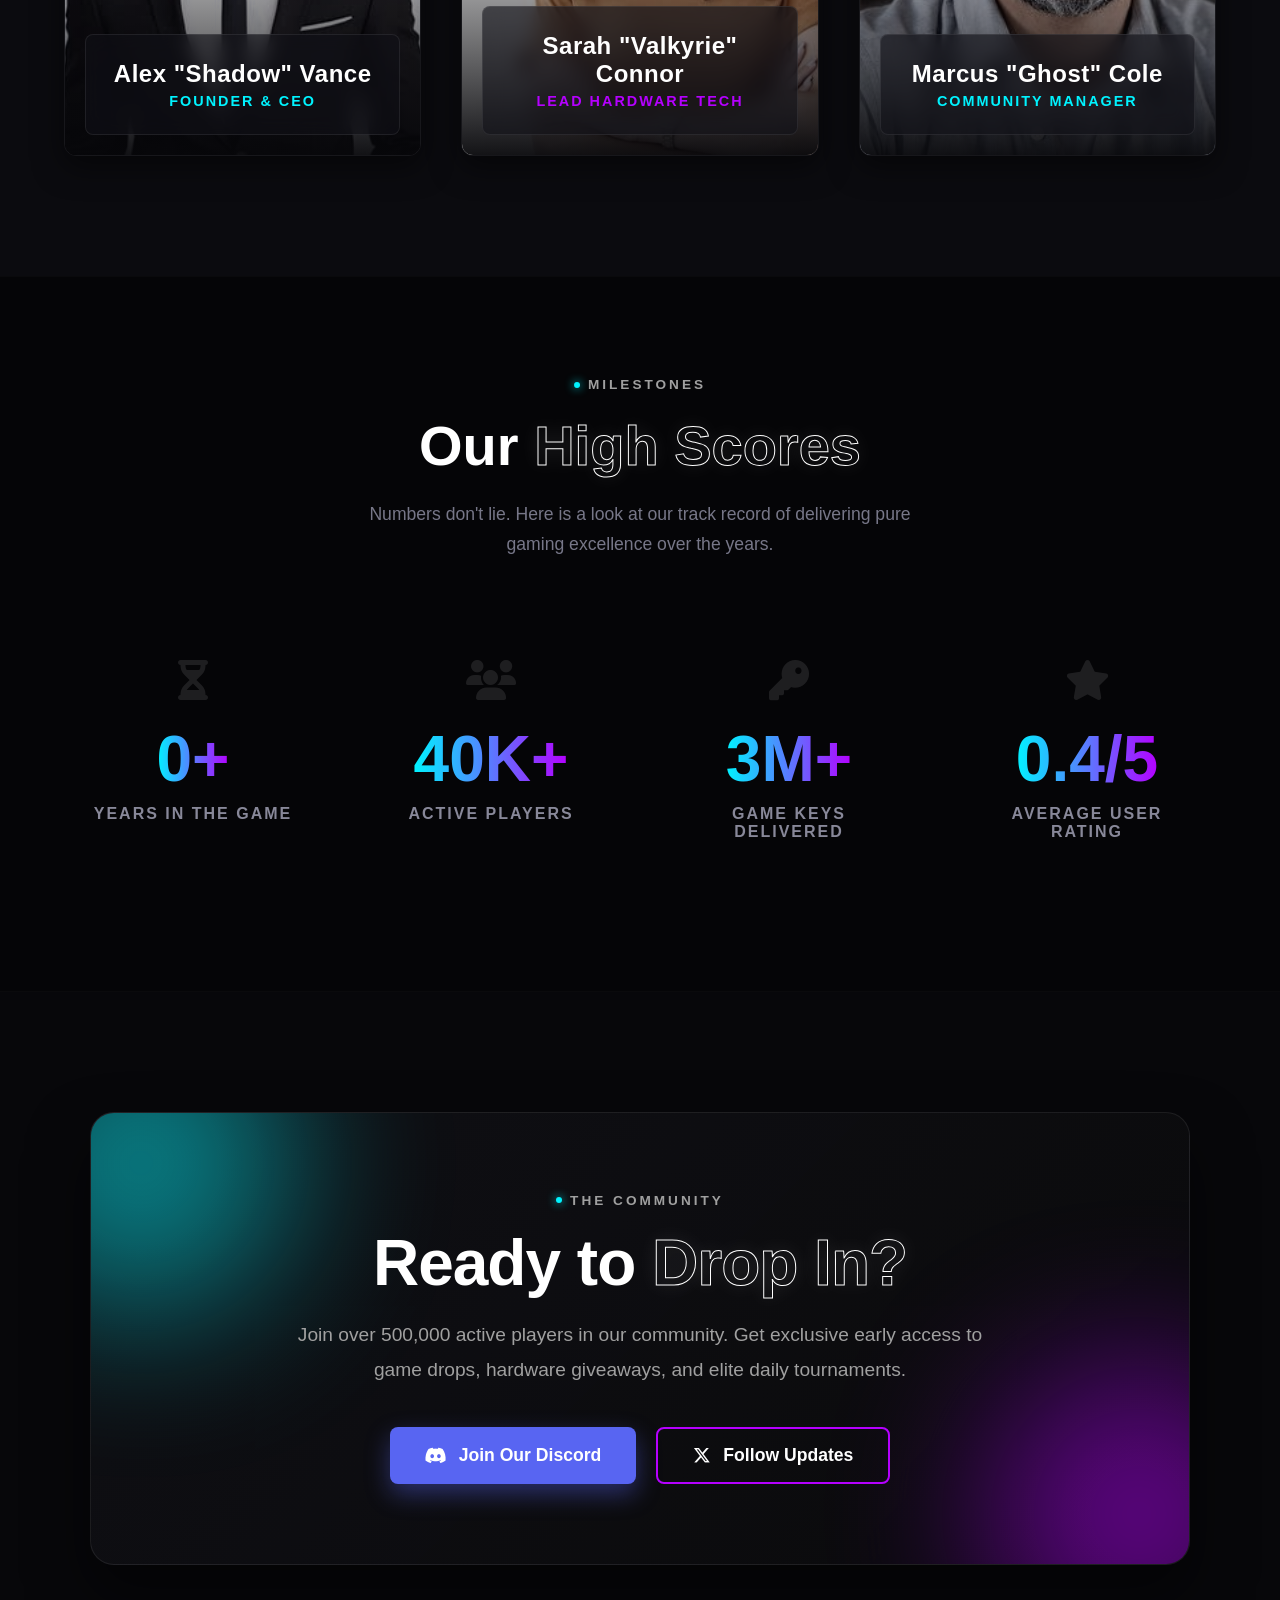
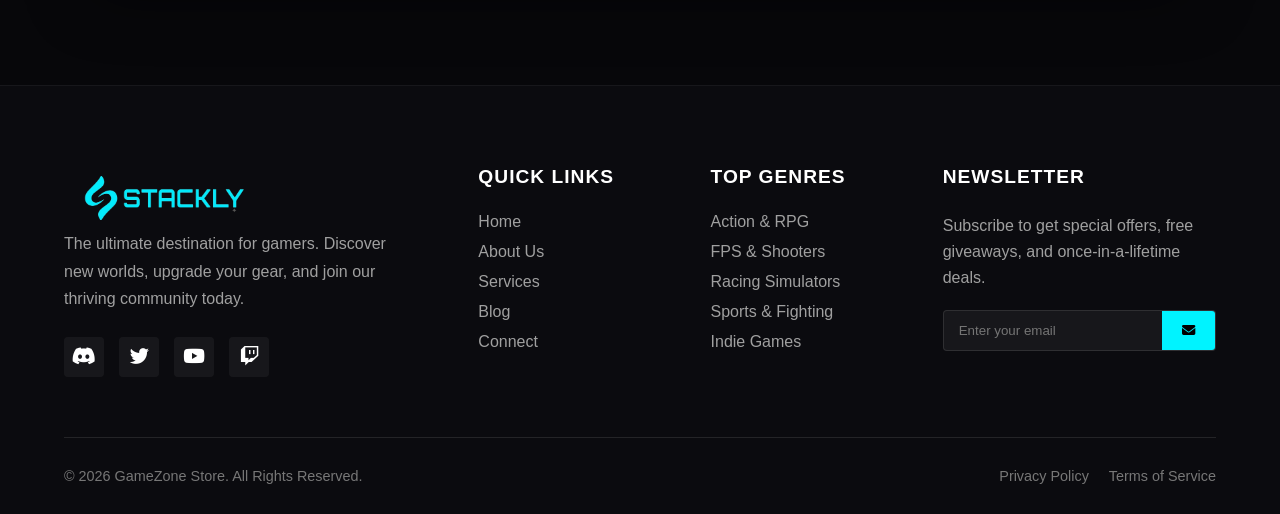
==== commit d3f150b0: "Gaming Store" ====
--- a/about.html
+++ b/about.html
@@ -19,7 +19,7 @@
         
        
         <div class="loader-logo">
-            <i class="fa-solid fa-gamepad"></i> STACKLEY<span class="neon-purple-text"></span>
+            <i class="fa-solid fa-gamepad"></i> STACKLY<span class="neon-purple-text"></span>
         </div>
         
       
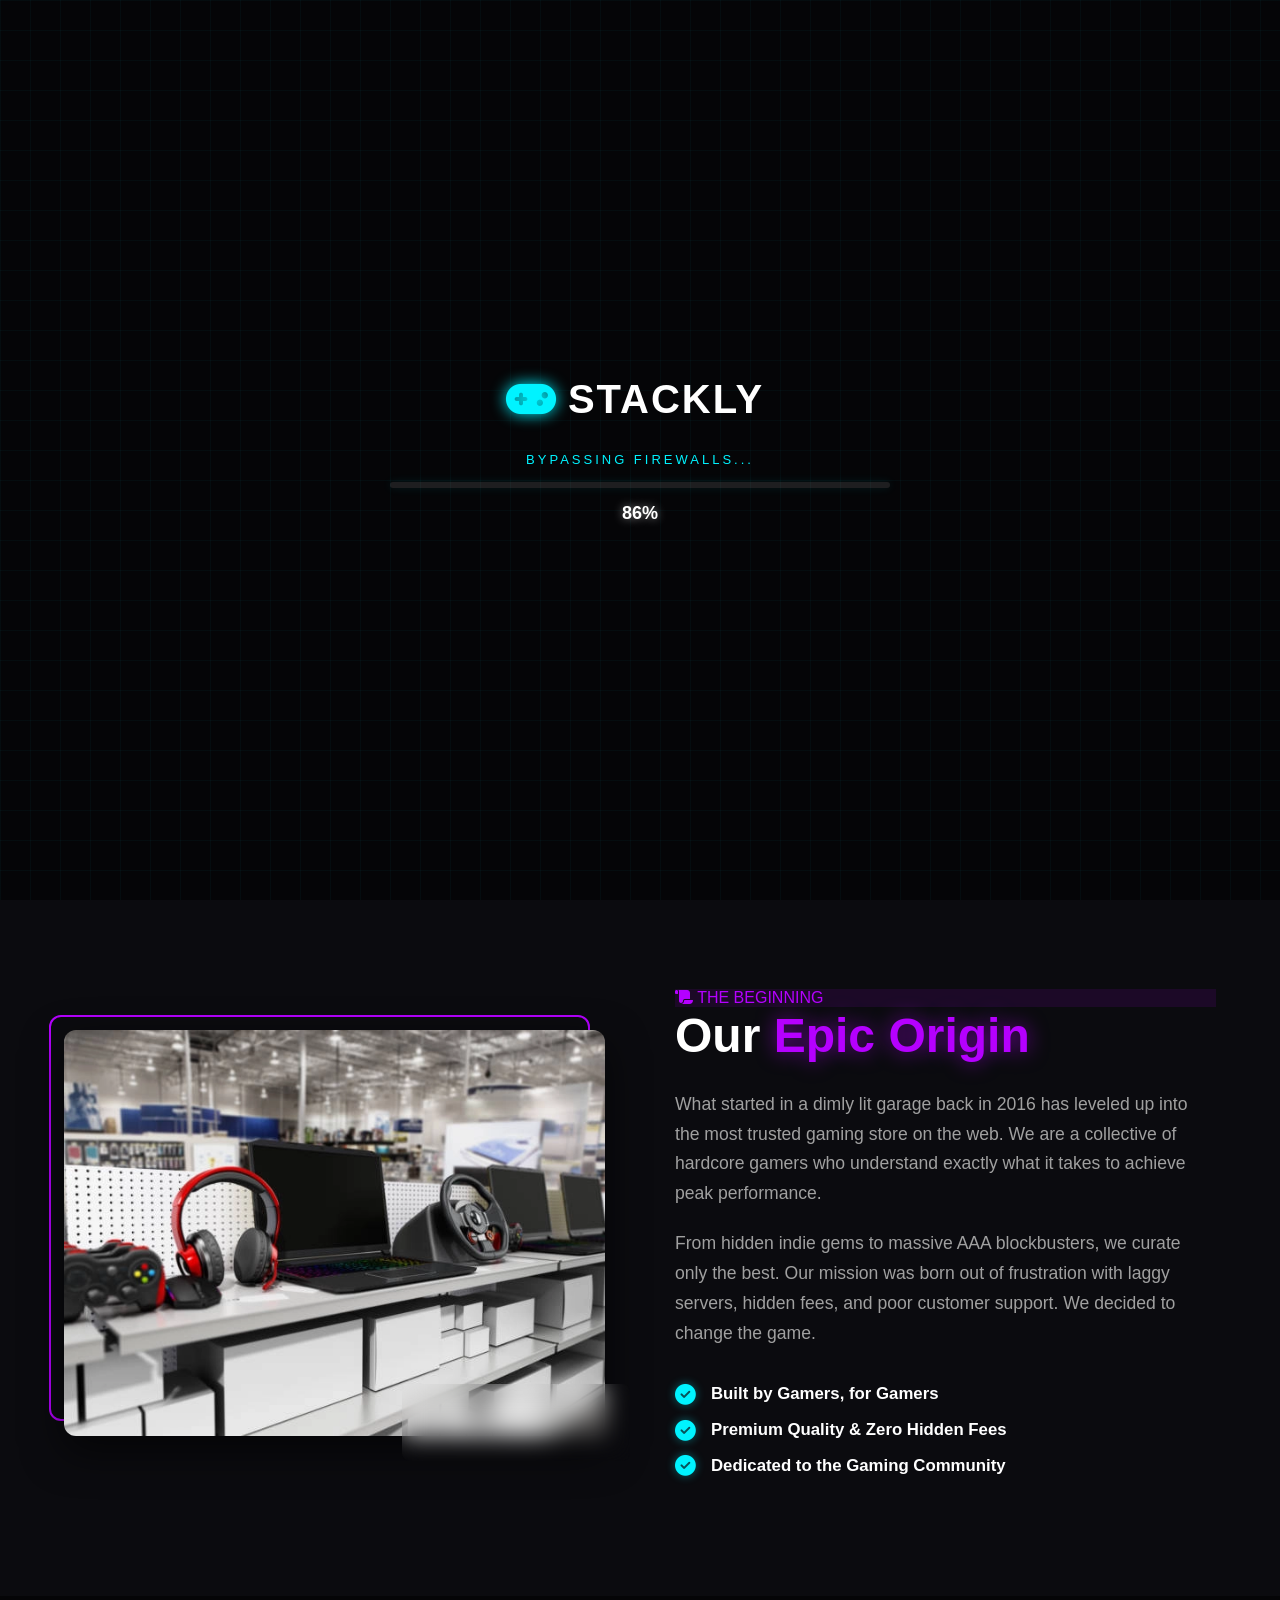
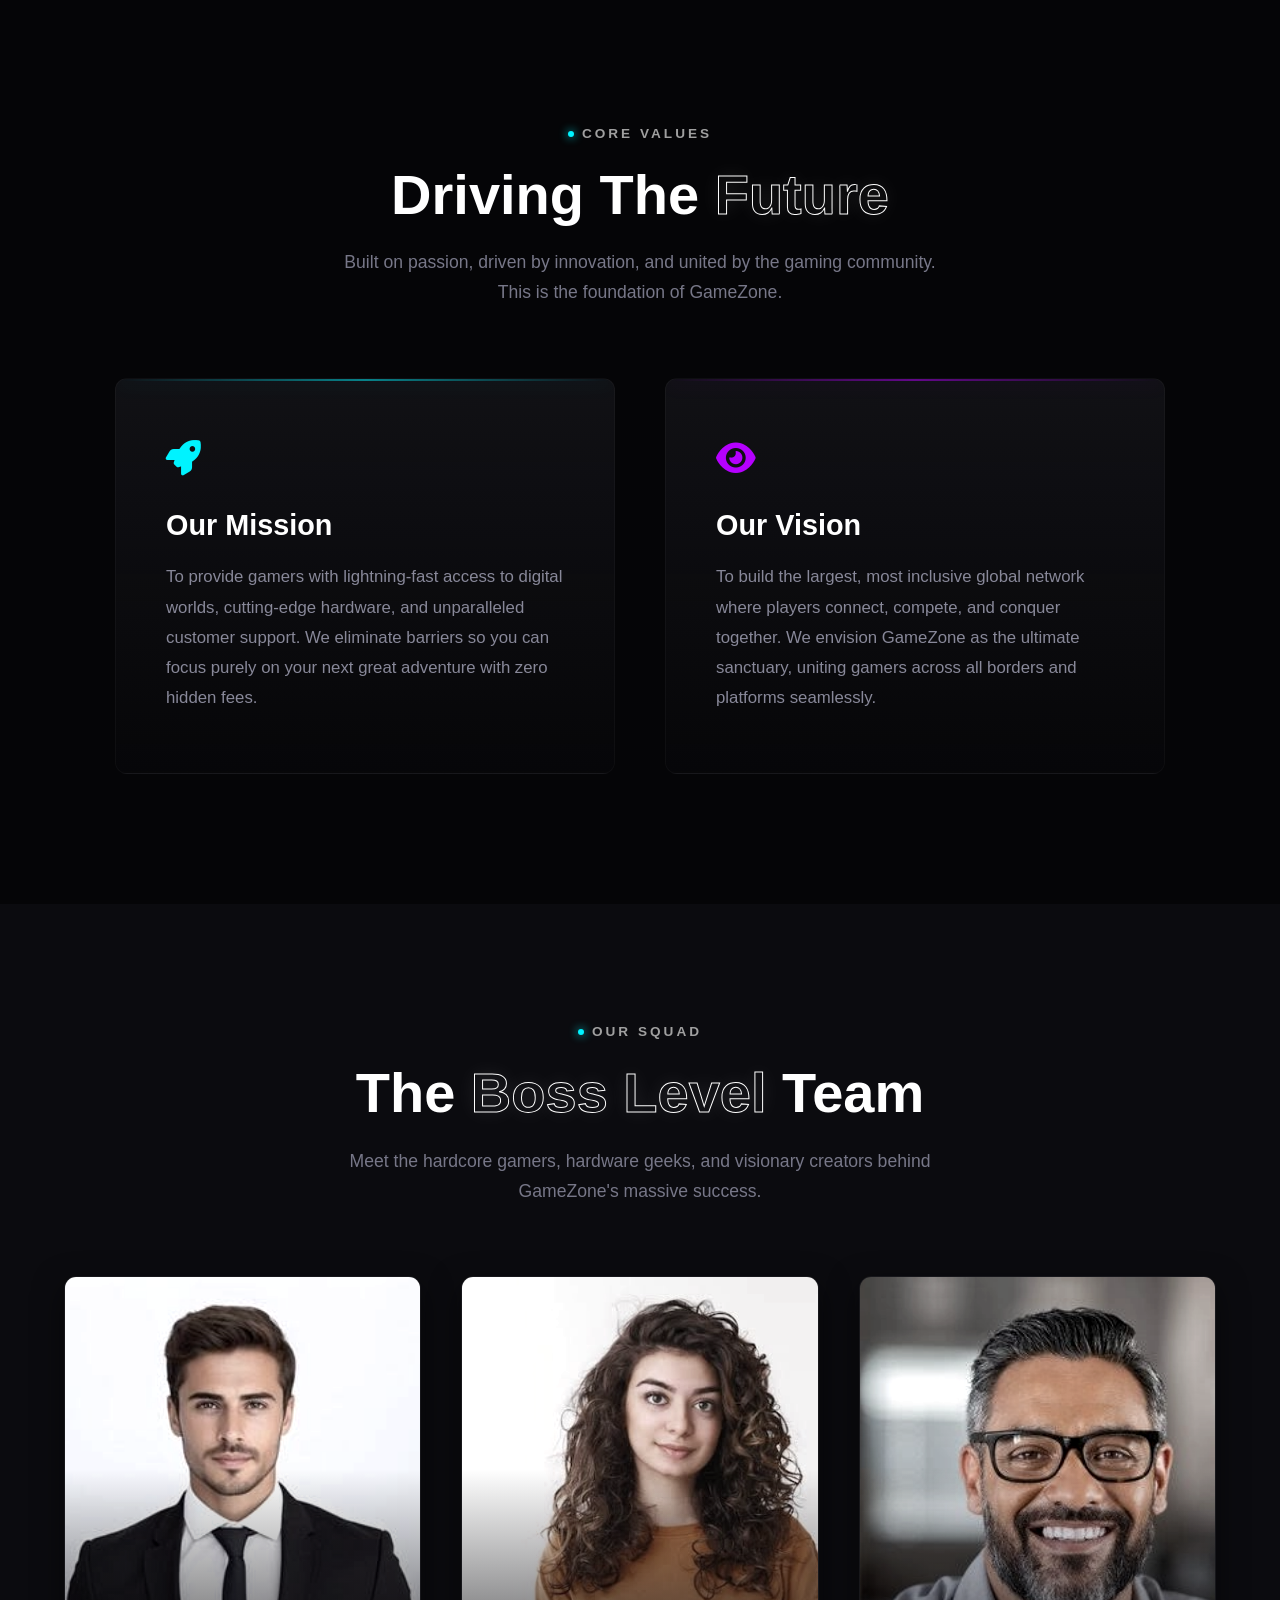
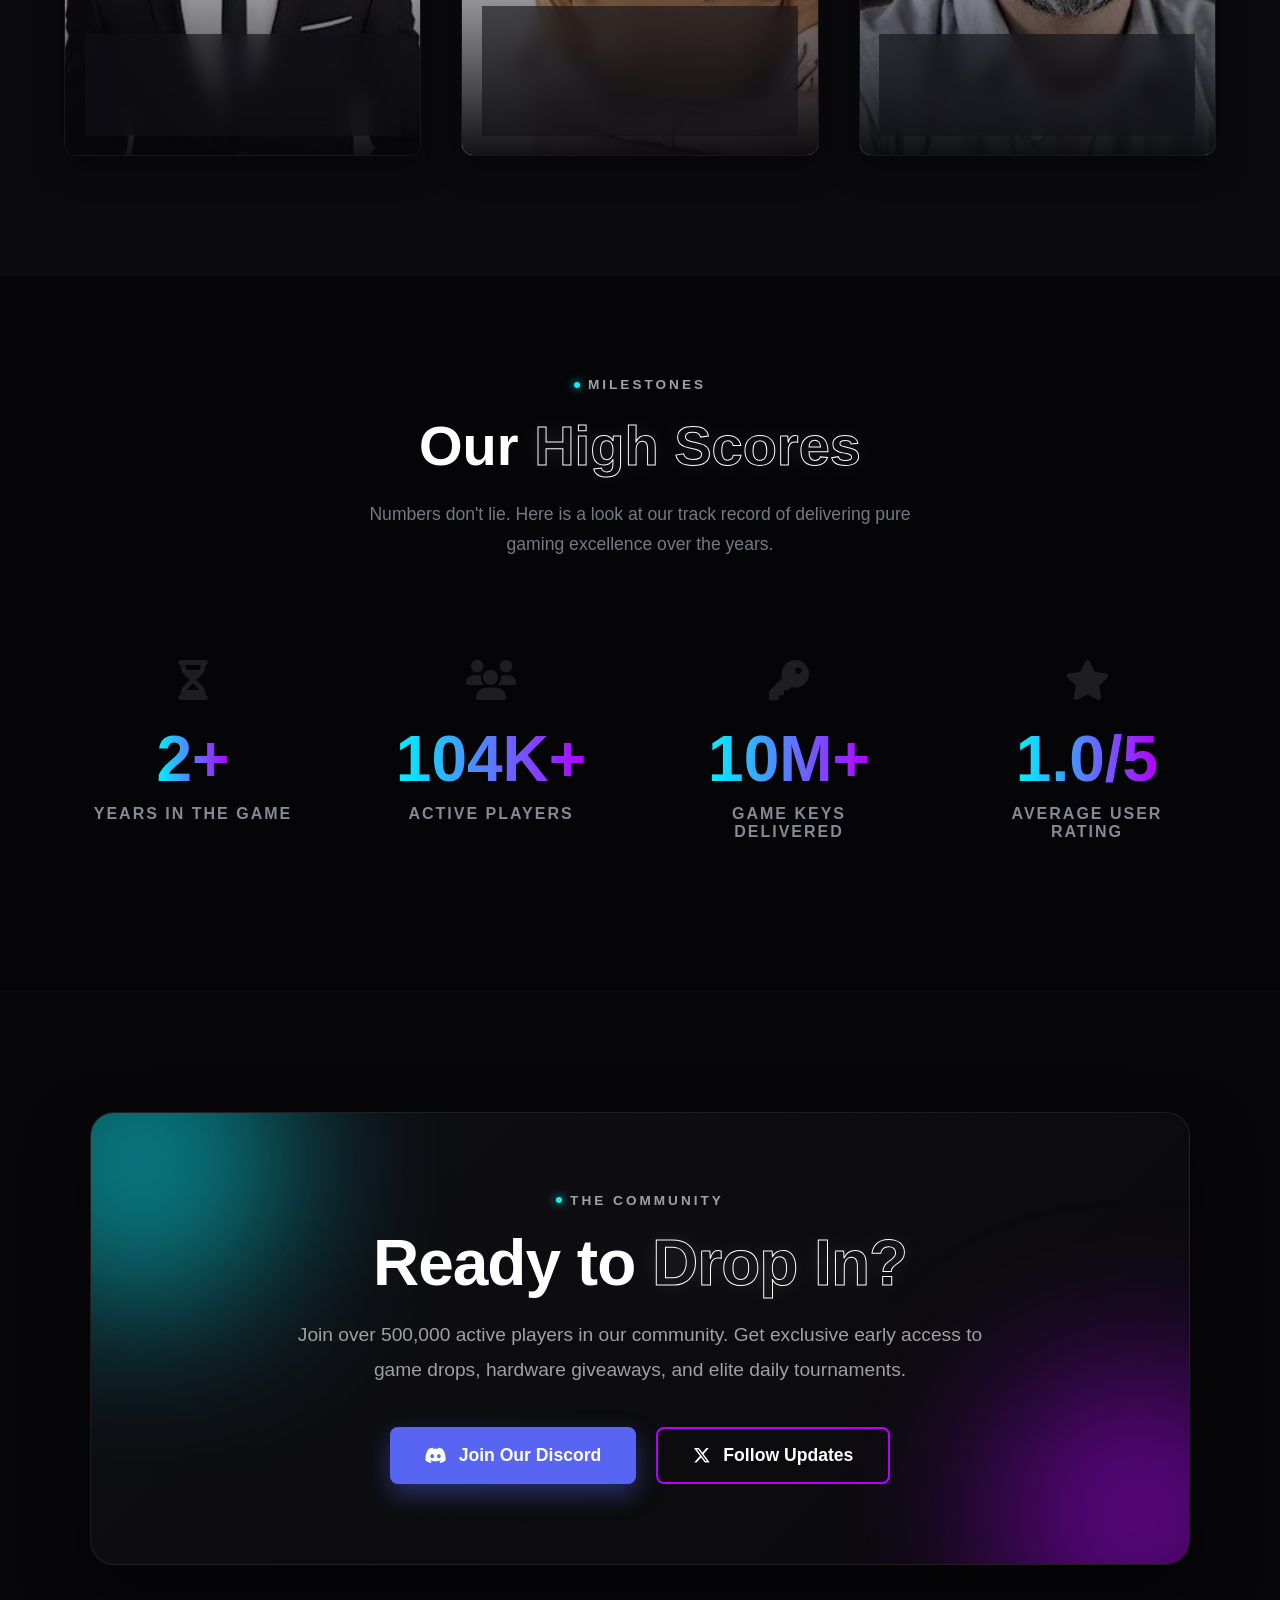
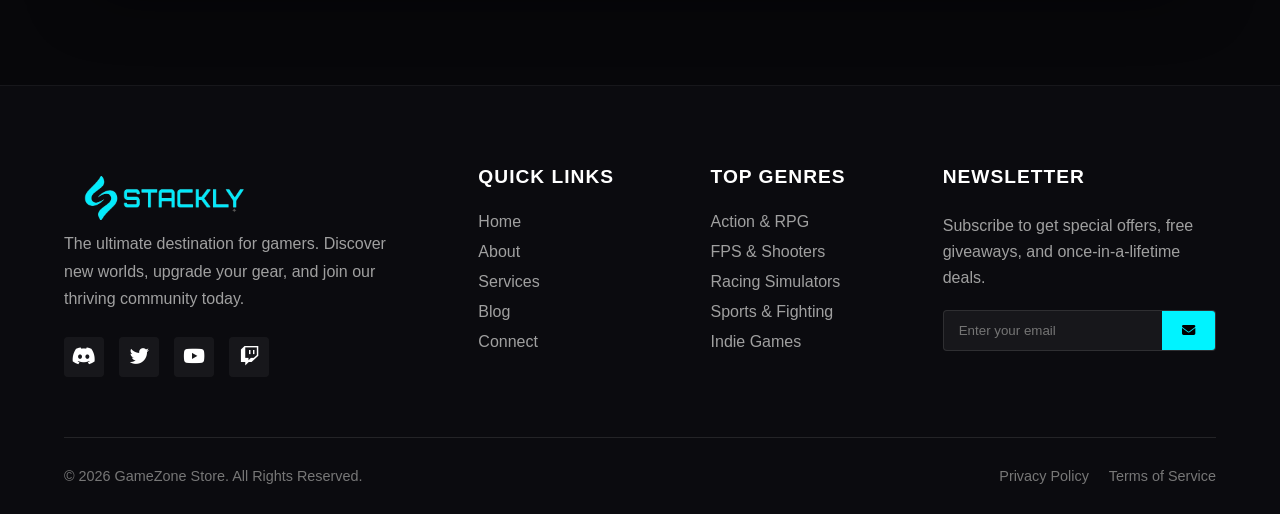
==== commit 55b96e10: "Gaming Store" ====
--- a/about.html
+++ b/about.html
@@ -429,7 +429,7 @@
                     <h4>Quick Links</h4>
                     <ul>
                         <li><a href="index.html">Home</a></li>
-                        <li><a href="about.html">About Us</a></li>
+                        <li><a href="about.html">About</a></li>
                         <li><a href="Service.html">Services</a></li>
                         <li><a href="blog.html">Blog</a></li>
                         <li><a href="contact.html">Connect</a></li>
--- a/gaming.css
+++ b/gaming.css
@@ -106,6 +106,7 @@
          top: 100%;
          left: -100%;
          width: 100%;
+         height: 100vh;
          background-color: #1a1a2e;
          flex-direction: column;
          align-items: center;
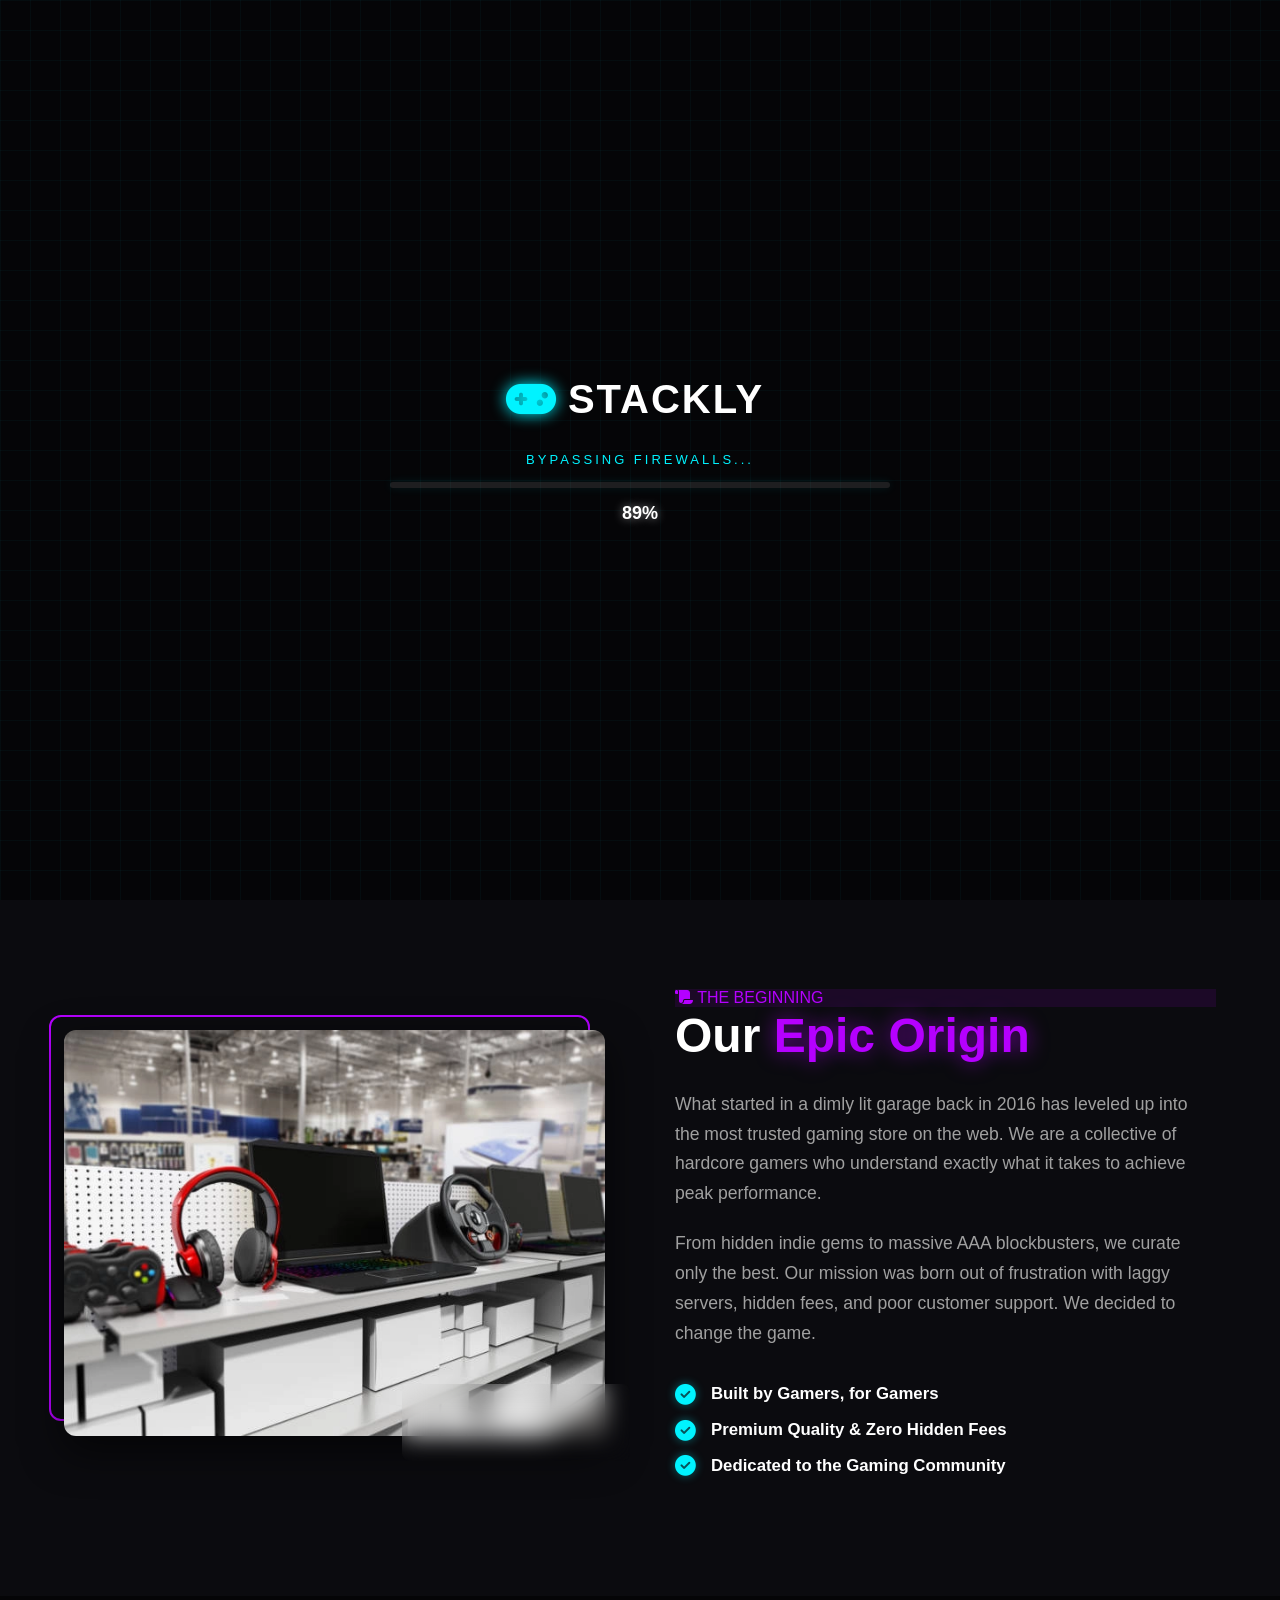
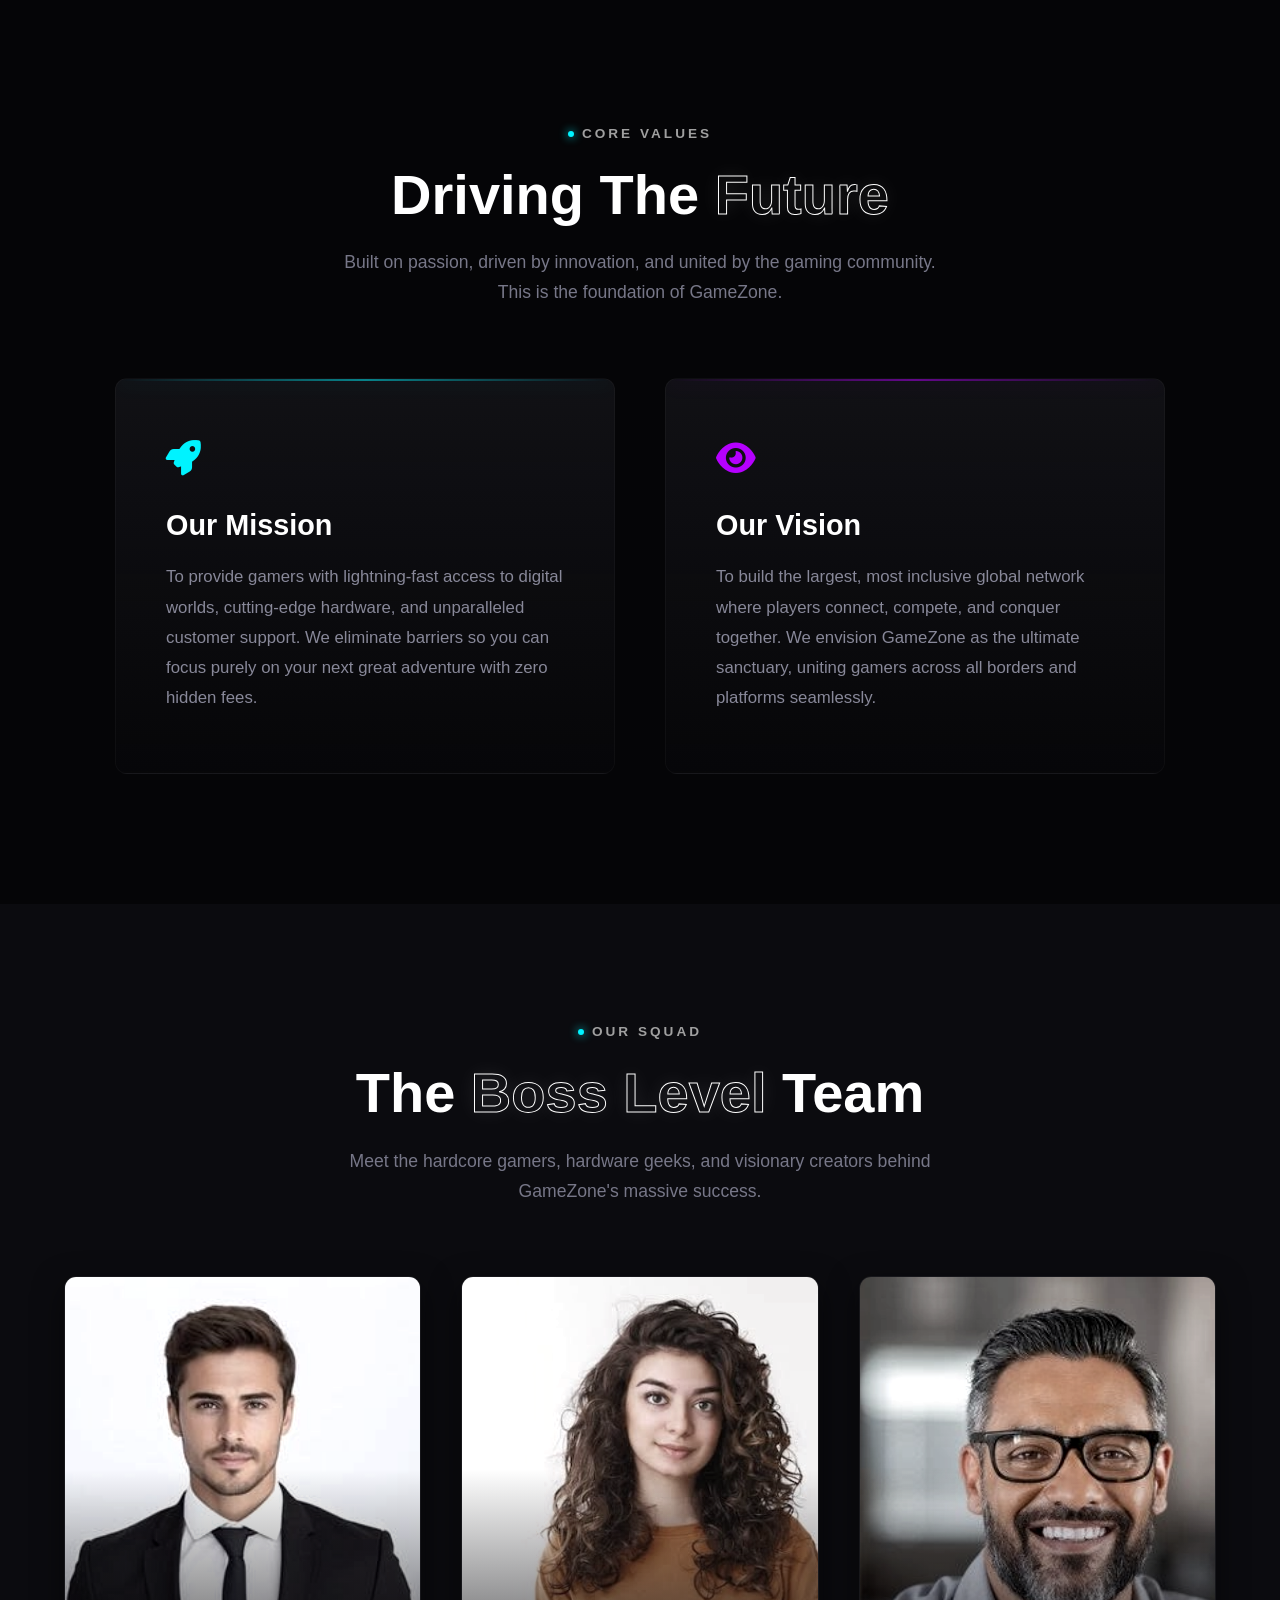
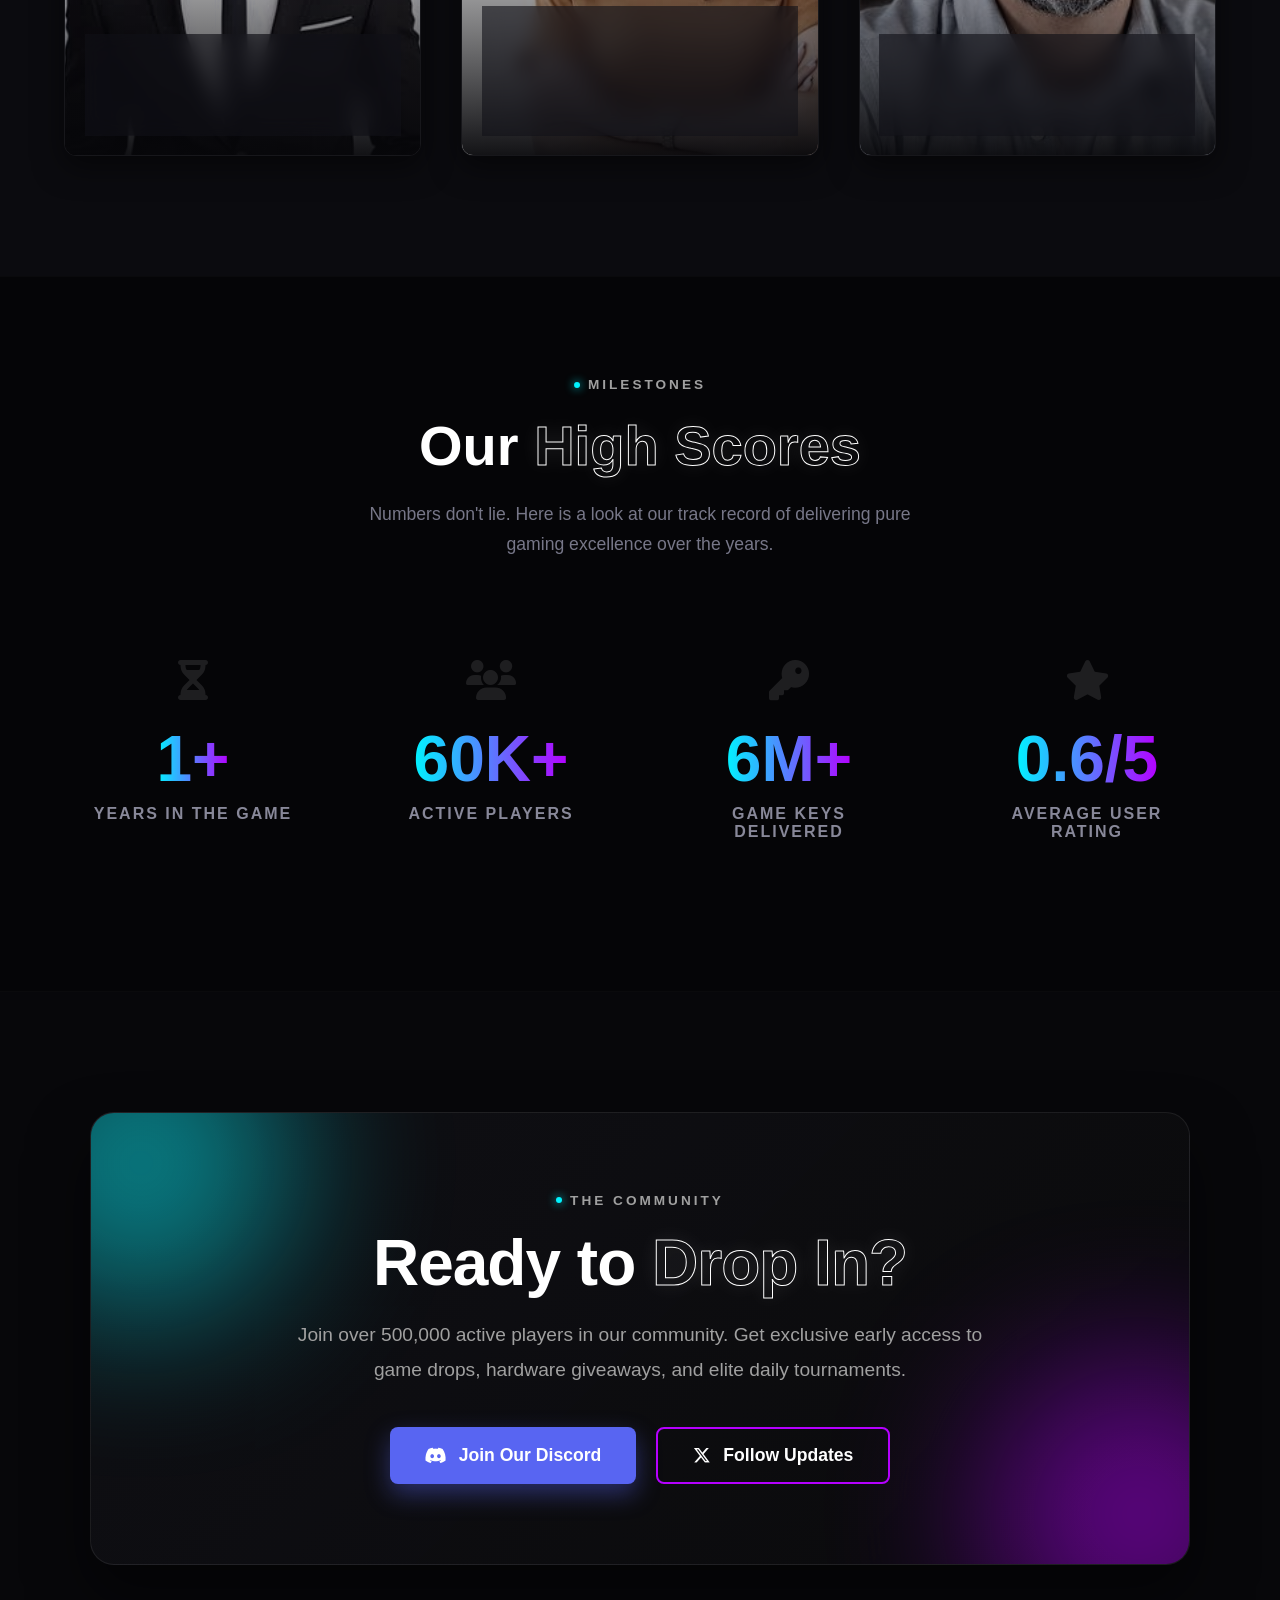
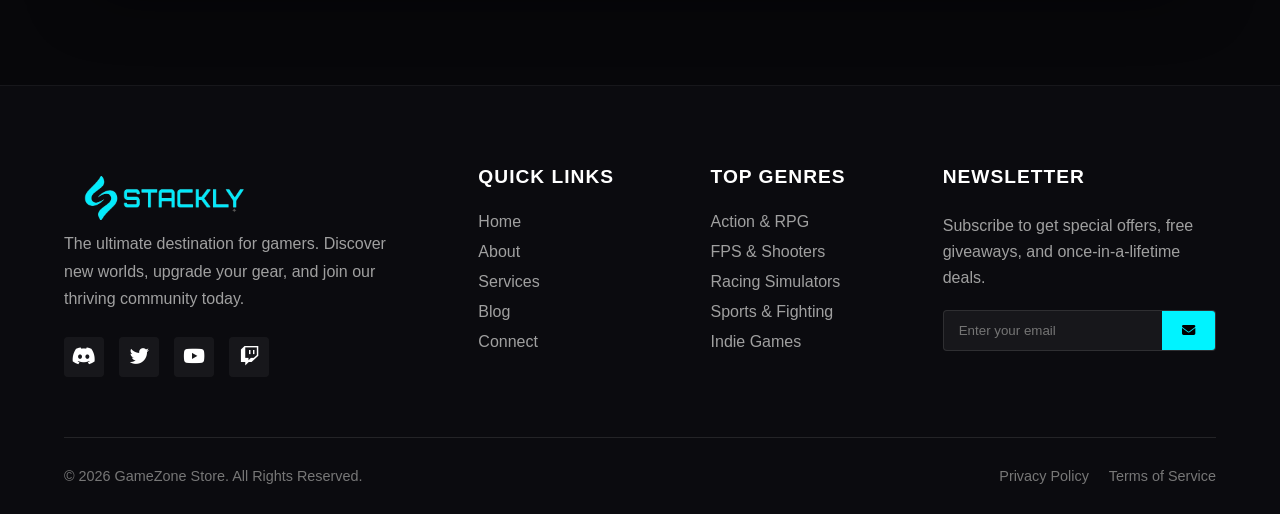
==== commit 1988beef: "Gaming Store" ====
--- a/about.html
+++ b/about.html
@@ -552,9 +552,9 @@
             const runCounters = () => {
                 counters.forEach(counter => {
                     const target = parseFloat(counter.getAttribute('data-target'));
-                    const isDecimal = target % 1 !== 0; // Check if target has decimal
-                    const duration = 2000; // Total animation time (2 seconds)
-                    const increment = target / (duration / 16); // 60FPS calculation
+                    const isDecimal = target % 1 !== 0; 
+                    const duration = 2000; 
+                    const increment = target / (duration / 16);
 
                     let current = 0;
 
@@ -578,9 +578,9 @@
                 const observer = new IntersectionObserver((entries) => {
                     if (entries[0].isIntersecting && !hasCounted) {
                         runCounters();
-                        hasCounted = true; // Ensures it only runs once
+                        hasCounted = true; 
                     }
-                }, { threshold: 0.5 }); // Triggers when 50% of the section is visible
+                }, { threshold: 0.5 }); 
 
                 observer.observe(statsSection);
             }
